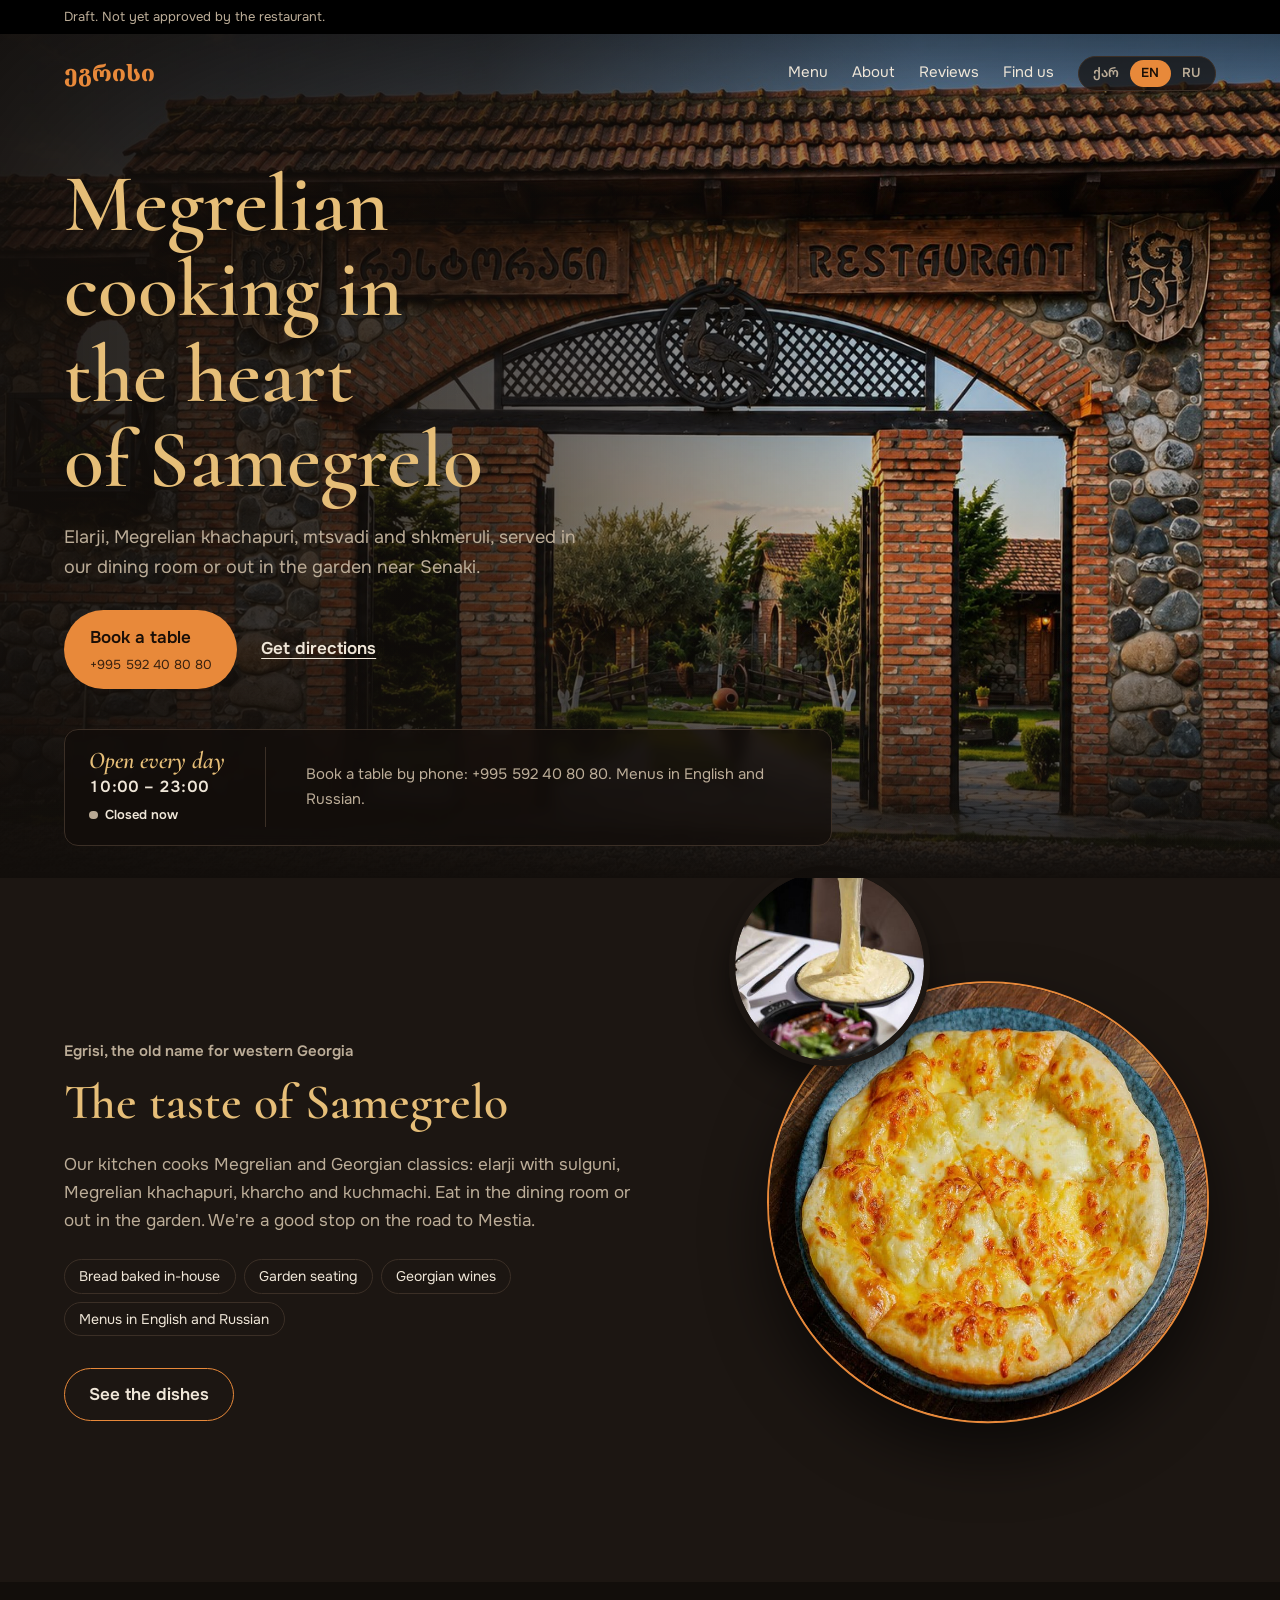
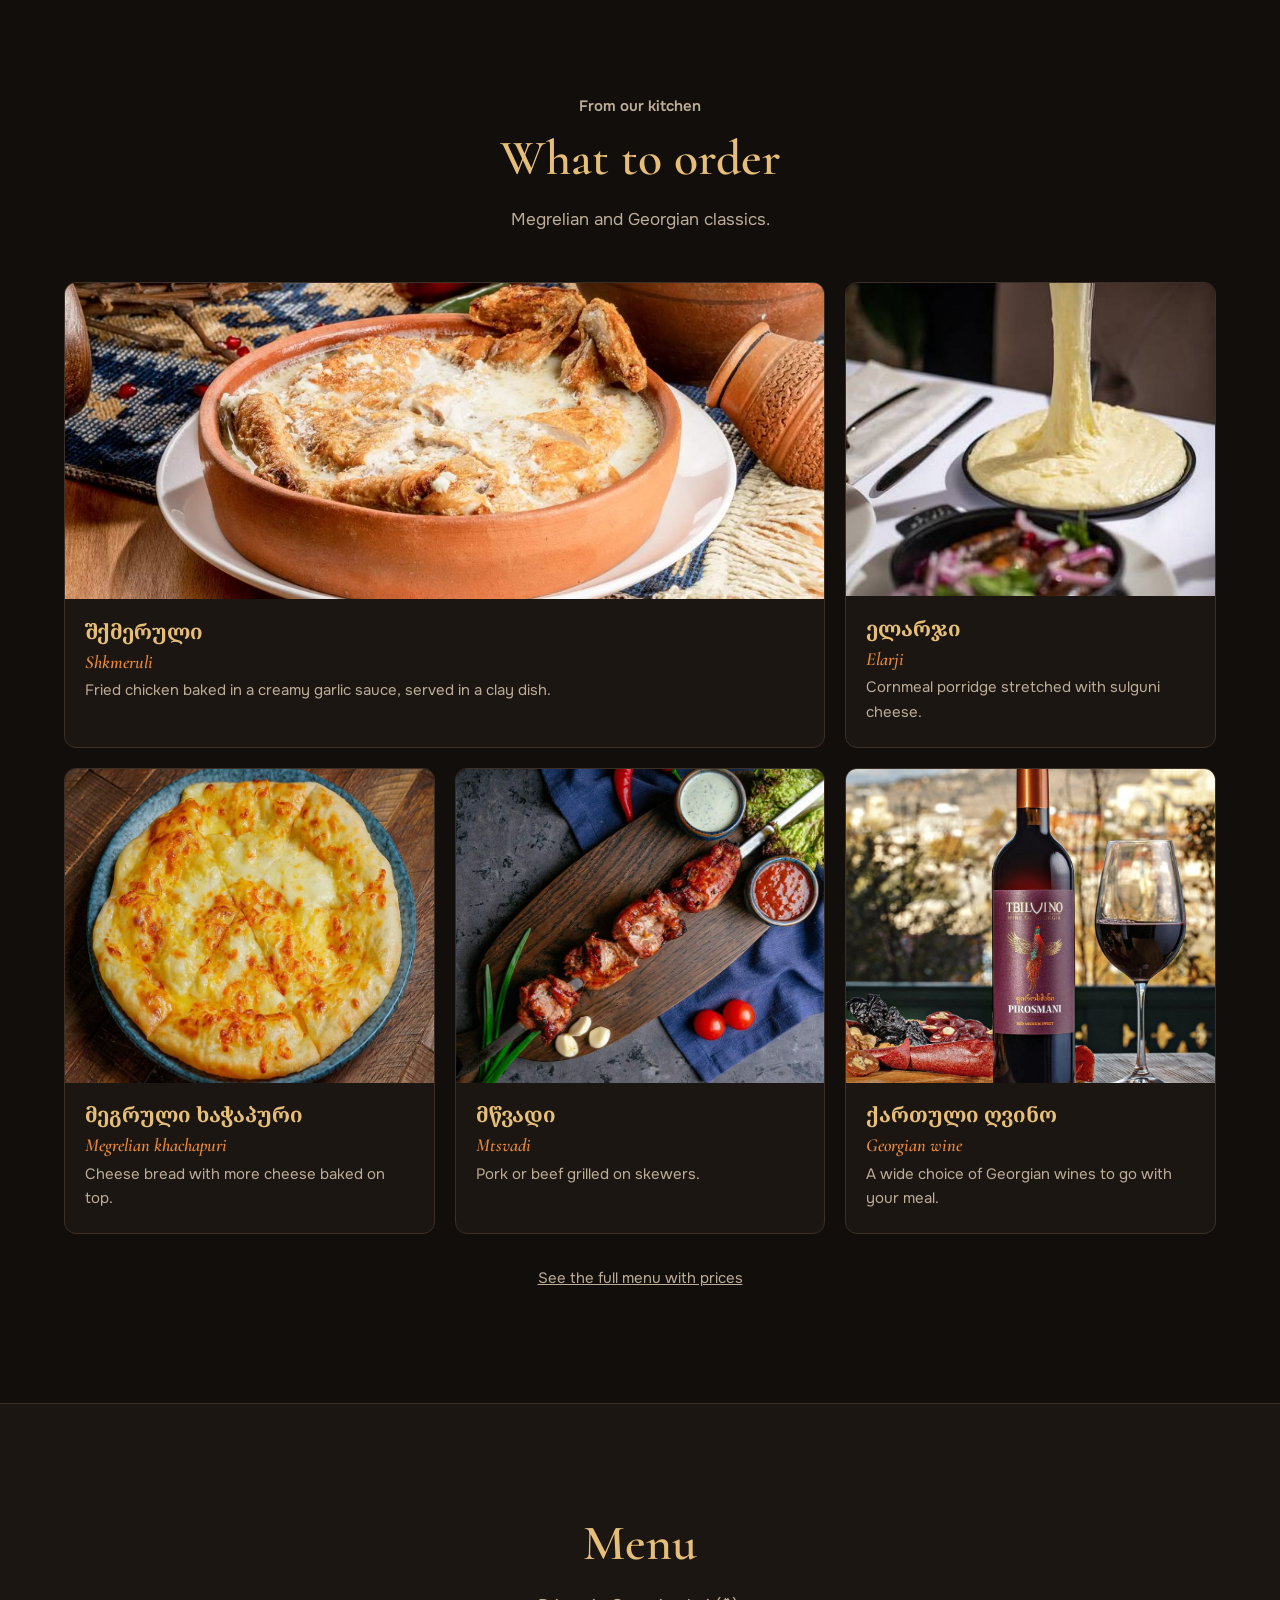
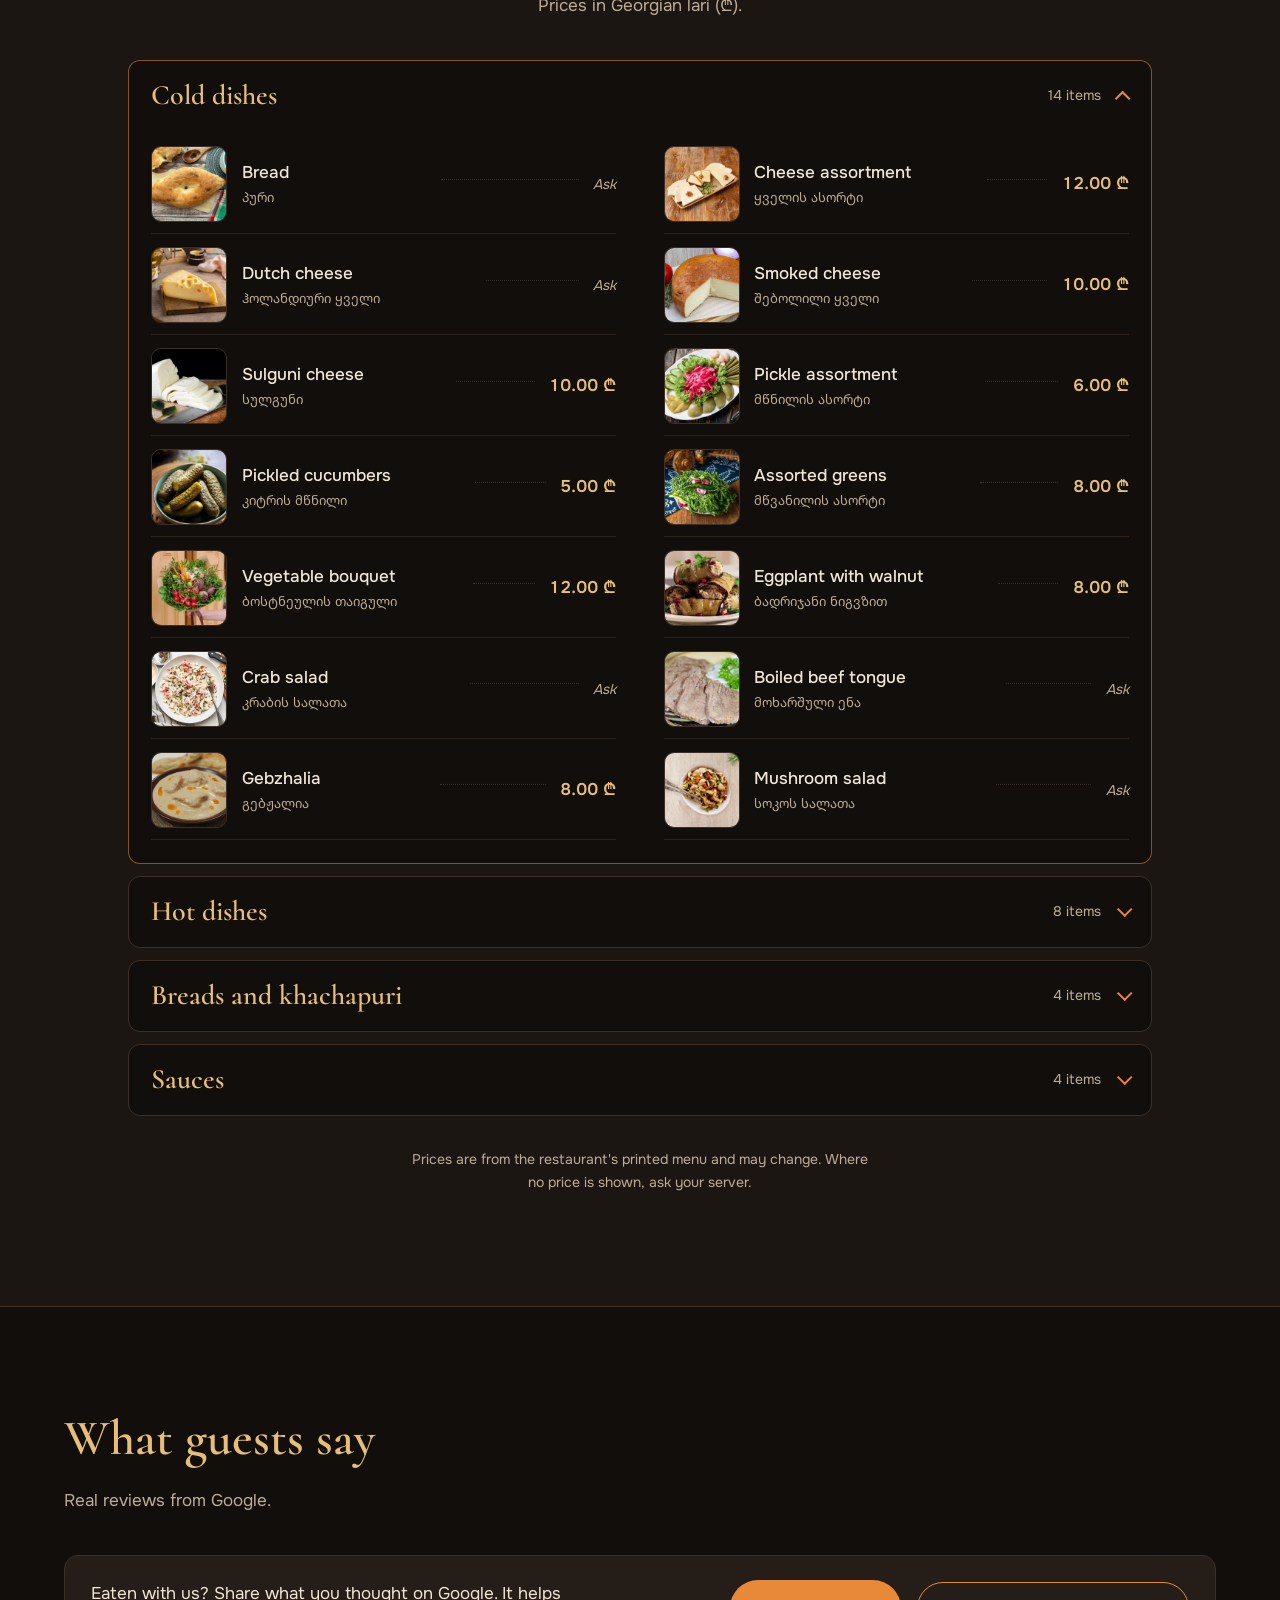
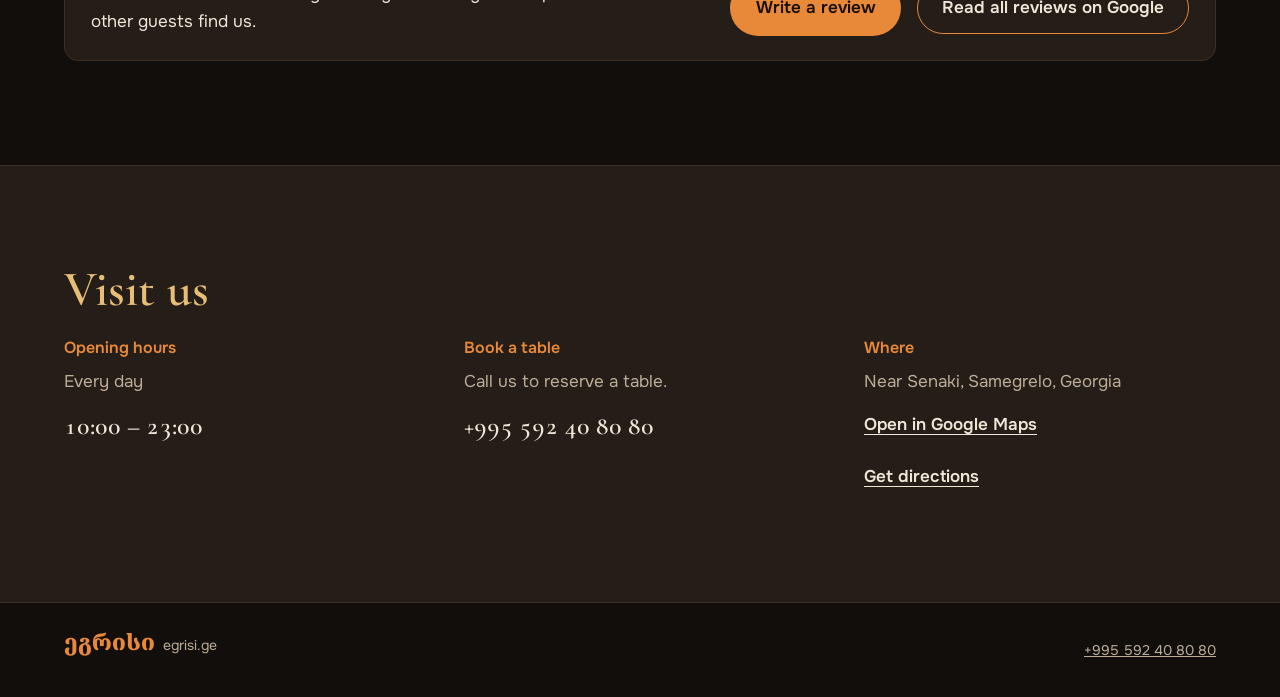
==== en/index.html @ 02d424d2 "Add Egrisi restaurant website (Georgian, English, Russian) Static site for Egrisi, a Megrelian resta" ====
<!doctype html>
<html lang="en">
<head>
<meta charset="utf-8">
<meta name="viewport" content="width=device-width, initial-scale=1, viewport-fit=cover">
<meta name="claude:viewport-fit-sides" content="cover">
<title>Egrisi — Megrelian restaurant and garden near Senaki</title>
<meta name="description" content="Egrisi is a Megrelian restaurant with a garden near Senaki, Georgia. Open every day, 10:00–23:00. Book a table: +995 592 40 80 80.">
<link rel="canonical" href="https://egrisi.ge/en/">
<link rel="alternate" hreflang="ka" href="https://egrisi.ge/">
<link rel="alternate" hreflang="en" href="https://egrisi.ge/en/">
<link rel="alternate" hreflang="ru" href="https://egrisi.ge/ru/">
<link rel="alternate" hreflang="x-default" href="https://egrisi.ge/">
<meta property="og:title" content="Egrisi — Megrelian restaurant and garden near Senaki">
<meta property="og:description" content="Egrisi is a Megrelian restaurant with a garden near Senaki, Georgia. Open every day, 10:00–23:00. Book a table: +995 592 40 80 80.">
<meta property="og:url" content="https://egrisi.ge/en/">
<meta property="og:image" content="https://egrisi.ge/images/hero.jpg">
<meta property="og:type" content="restaurant">
<meta property="og:locale" content="en_US">
<meta name="theme-color" content="#120E0B">
<link rel="icon" href="../favicon.svg" type="image/svg+xml">
<link rel="preconnect" href="https://fonts.googleapis.com">
<link rel="preconnect" href="https://fonts.gstatic.com" crossorigin>
<link href="https://fonts.googleapis.com/css2?family=Cormorant:ital,wght@0,600;0,700;1,600&family=Noto+Sans+Georgian:wght@400;600&family=Noto+Serif+Georgian:wght@700;800&family=Onest:wght@400;500;600&display=swap" rel="stylesheet">
<link rel="stylesheet" href="../styles.css">
<script type="application/ld+json">{"@context": "https://schema.org", "@type": "Restaurant", "name": "Egrisi", "alternateName": ["ეგრისი", "Эгриси"], "url": "https://egrisi.ge/en/", "image": "https://egrisi.ge/images/hero.jpg", "telephone": "+995592408080", "servesCuisine": ["Georgian", "Megrelian"], "priceRange": "₾₾", "acceptsReservations": true, "hasMenu": "https://egrisi.ge/en/#menu", "openingHours": "Mo-Su 10:00-23:00", "address": {"@type": "PostalAddress", "addressLocality": "Senaki", "addressRegion": "Samegrelo-Zemo Svaneti", "addressCountry": "GE"}, "geo": {"@type": "GeoCoordinates", "latitude": 42.2479818, "longitude": 42.1461618}, "hasMap": "https://maps.app.goo.gl/CL7NMW9k3uaAAJgy9"}</script>
</head>
<body>
<a class="skip" href="#main">Skip to content</a>
<!-- DRAFT: remove this line once the restaurant approves the site -->
<div class="draft pad">Draft. Not yet approved by the restaurant.</div>

<div class="site">
  <header class="top pad">
    <a class="mark" href="../en/index.html" lang="ka">ეგრისი</a>
    <nav class="main-nav" aria-label="Main">
      <a href="#menu">Menu</a>
      <a href="#about">About</a>
      <a href="#reviews">Reviews</a>
      <a href="#visit">Find us</a>
    </nav>
    <nav class="langs" aria-label="Language"><a href="../index.html" hreflang="ka" lang="ka" title="ქართული">ქარ</a><a href="../en/index.html" hreflang="en" lang="en" title="English" aria-current="page">EN</a><a href="../ru/index.html" hreflang="ru" lang="ru" title="Русский">RU</a></nav>
  </header>

  <main id="main">
    <section class="hero" aria-labelledby="hero-h">
      <div class="photo"><img src="../images/hero.jpg" alt="The entrance gate of Egrisi restaurant" fetchpriority="high" decoding="async" onerror="this.remove()"><span class="ph-name" lang="ka" aria-hidden="true">ეგრისი</span></div>
      <div class="hero-inner pad">
        <div class="hero-copy">
          <h1 id="hero-h">Megrelian cooking in the heart of Samegrelo</h1>
          <p>Elarji, Megrelian khachapuri, mtsvadi and shkmeruli, served in our dining room or out in the garden near Senaki.</p>
          <div class="hero-actions">
            <a class="btn" href="tel:+995592408080">Book a table<small>+995 592 40 80 80</small></a>
            <a class="plain" href="https://www.google.com/maps/dir/?api=1&destination=42.2479818,42.1461618" rel="noopener">Get directions</a>
          </div>
        </div>
        <div class="strip">
          <span class="when">Open every day<b>10:00 – 23:00</b></span>
          <span class="sep" aria-hidden="true"></span>
          <p>Book a table by phone: <span class="nw">+995 592 40 80 80</span>. Menus in English and Russian.</p>
        </div>
      </div>
    </section>

    <section class="story pad" id="about" aria-labelledby="about-h">
      <div class="cols">
        <div>
          <p class="kicker">Egrisi, the old name for western Georgia</p>
          <h2 id="about-h">The taste of Samegrelo</h2>
          <p>Our kitchen cooks Megrelian and Georgian classics: elarji with sulguni, Megrelian khachapuri, kharcho and kuchmachi. Eat in the dining room or out in the garden. We&#x27;re a good stop on the road to Mestia.</p>
          <ul class="facts"><li>Bread baked in-house</li><li>Garden seating</li><li>Georgian wines</li><li>Menus in English and Russian</li></ul>
          <a class="btn-line" href="#dishes">See the dishes</a>
        </div>
        <div class="rounds">
          <div class="big"><div class="photo"><img src="../images/megruli-khachapuri.jpg" alt="Megrelian khachapuri" loading="lazy" decoding="async" onerror="this.remove()"><span class="ph-name" lang="ka" aria-hidden="true">მეგრული ხაჭაპური</span></div></div>
          <div class="small"><div class="photo"><img src="../images/elarji.jpg" alt="Elarji" loading="lazy" decoding="async" onerror="this.remove()"><span class="ph-name" lang="ka" aria-hidden="true">ელარჯი</span></div></div>
        </div>
      </div>
    </section>

    <section class="dishes pad" id="dishes" aria-labelledby="dishes-h">
      <header>
        <p class="kicker">From our kitchen</p>
        <h2 id="dishes-h">What to order</h2>
        <p>Megrelian and Georgian classics.</p>
      </header>
      <ul class="cards">
      <li class="card wide">
        <div class="photo"><img src="../images/shkmeruli.jpg" alt="Shkmeruli" loading="lazy" decoding="async" onerror="this.remove()"><span class="ph-name" lang="ka" aria-hidden="true">შქმერული</span></div>
        <div class="body">
          <span class="ka" lang="ka">შქმერული</span><span class="en">Shkmeruli</span>
          <p>Fried chicken baked in a creamy garlic sauce, served in a clay dish.</p>
        </div>
      </li>
      <li class="card">
        <div class="photo"><img src="../images/elarji.jpg" alt="Elarji" loading="lazy" decoding="async" onerror="this.remove()"><span class="ph-name" lang="ka" aria-hidden="true">ელარჯი</span></div>
        <div class="body">
          <span class="ka" lang="ka">ელარჯი</span><span class="en">Elarji</span>
          <p>Cornmeal porridge stretched with sulguni cheese.</p>
        </div>
      </li>
      <li class="card">
        <div class="photo"><img src="../images/megruli-khachapuri.jpg" alt="Megrelian khachapuri" loading="lazy" decoding="async" onerror="this.remove()"><span class="ph-name" lang="ka" aria-hidden="true">მეგრული ხაჭაპური</span></div>
        <div class="body">
          <span class="ka" lang="ka">მეგრული ხაჭაპური</span><span class="en">Megrelian khachapuri</span>
          <p>Cheese bread with more cheese baked on top.</p>
        </div>
      </li>
      <li class="card">
        <div class="photo"><img src="../images/mtsvadi.jpg" alt="Mtsvadi" loading="lazy" decoding="async" onerror="this.remove()"><span class="ph-name" lang="ka" aria-hidden="true">მწვადი</span></div>
        <div class="body">
          <span class="ka" lang="ka">მწვადი</span><span class="en">Mtsvadi</span>
          <p>Pork or beef grilled on skewers.</p>
        </div>
      </li>
      <li class="card">
        <div class="photo"><img src="../images/wine.jpg" alt="Georgian wine" loading="lazy" decoding="async" onerror="this.remove()"><span class="ph-name" lang="ka" aria-hidden="true">ქართული ღვინო</span></div>
        <div class="body">
          <span class="ka" lang="ka">ქართული ღვინო</span><span class="en">Georgian wine</span>
          <p>A wide choice of Georgian wines to go with your meal.</p>
        </div>
      </li>
      </ul>
      <p class="note"><a class="plain" href="#menu">See the full menu with prices</a></p>
    </section>

    <section class="menu pad" id="menu" aria-labelledby="menu-h">
      <header>
        <h2 id="menu-h">Menu</h2>
        <p>Prices in Georgian lari (₾).</p>
      </header>
      <div class="menu-groups">
      <details class="menu-cat" id="menu-cold" open>
        <summary><span class="cat">Cold dishes</span><span class="count">14 items</span><span class="chev" aria-hidden="true"></span></summary>
        <ul class="menu-list">
          <li><img class="thumb" src="../images/menu/puri.jpg" alt="" loading="lazy" decoding="async" width="160" height="160"><span class="item"><span class="nm">Bread</span><span class="sub" lang="ka">პური</span></span><span class="dots" aria-hidden="true"></span><span class="price"><span class="ask">Ask</span></span></li>
          <li><img class="thumb" src="../images/menu/kveli-asorti.jpg" alt="" loading="lazy" decoding="async" width="160" height="160"><span class="item"><span class="nm">Cheese assortment</span><span class="sub" lang="ka">ყველის ასორტი</span></span><span class="dots" aria-hidden="true"></span><span class="price">12.00 ₾</span></li>
          <li><img class="thumb" src="../images/menu/holandiuri.jpg" alt="" loading="lazy" decoding="async" width="160" height="160"><span class="item"><span class="nm">Dutch cheese</span><span class="sub" lang="ka">ჰოლანდიური ყველი</span></span><span class="dots" aria-hidden="true"></span><span class="price"><span class="ask">Ask</span></span></li>
          <li><img class="thumb" src="../images/menu/shebolili.jpg" alt="" loading="lazy" decoding="async" width="160" height="160"><span class="item"><span class="nm">Smoked cheese</span><span class="sub" lang="ka">შებოლილი ყველი</span></span><span class="dots" aria-hidden="true"></span><span class="price">10.00 ₾</span></li>
          <li><img class="thumb" src="../images/menu/sulguni.jpg" alt="" loading="lazy" decoding="async" width="160" height="160"><span class="item"><span class="nm">Sulguni cheese</span><span class="sub" lang="ka">სულგუნი</span></span><span class="dots" aria-hidden="true"></span><span class="price">10.00 ₾</span></li>
          <li><img class="thumb" src="../images/menu/mtsnili-asorti.jpg" alt="" loading="lazy" decoding="async" width="160" height="160"><span class="item"><span class="nm">Pickle assortment</span><span class="sub" lang="ka">მწნილის ასორტი</span></span><span class="dots" aria-hidden="true"></span><span class="price">6.00 ₾</span></li>
          <li><img class="thumb" src="../images/menu/kitris-mtsnili.jpg" alt="" loading="lazy" decoding="async" width="160" height="160"><span class="item"><span class="nm">Pickled cucumbers</span><span class="sub" lang="ka">კიტრის მწნილი</span></span><span class="dots" aria-hidden="true"></span><span class="price">5.00 ₾</span></li>
          <li><img class="thumb" src="../images/menu/mtsvanili.jpg" alt="" loading="lazy" decoding="async" width="160" height="160"><span class="item"><span class="nm">Assorted greens</span><span class="sub" lang="ka">მწვანილის ასორტი</span></span><span class="dots" aria-hidden="true"></span><span class="price">8.00 ₾</span></li>
          <li><img class="thumb" src="../images/menu/taiguli.jpg" alt="" loading="lazy" decoding="async" width="160" height="160"><span class="item"><span class="nm">Vegetable bouquet</span><span class="sub" lang="ka">ბოსტნეულის თაიგული</span></span><span class="dots" aria-hidden="true"></span><span class="price">12.00 ₾</span></li>
          <li><img class="thumb" src="../images/menu/badrijani.jpg" alt="" loading="lazy" decoding="async" width="160" height="160"><span class="item"><span class="nm">Eggplant with walnut</span><span class="sub" lang="ka">ბადრიჯანი ნიგვზით</span></span><span class="dots" aria-hidden="true"></span><span class="price">8.00 ₾</span></li>
          <li><img class="thumb" src="../images/menu/krabi.jpg" alt="" loading="lazy" decoding="async" width="160" height="160"><span class="item"><span class="nm">Crab salad</span><span class="sub" lang="ka">კრაბის სალათა</span></span><span class="dots" aria-hidden="true"></span><span class="price"><span class="ask">Ask</span></span></li>
          <li><img class="thumb" src="../images/menu/ena.jpg" alt="" loading="lazy" decoding="async" width="160" height="160"><span class="item"><span class="nm">Boiled beef tongue</span><span class="sub" lang="ka">მოხარშული ენა</span></span><span class="dots" aria-hidden="true"></span><span class="price"><span class="ask">Ask</span></span></li>
          <li><img class="thumb" src="../images/menu/gebzhalia.jpg" alt="" loading="lazy" decoding="async" width="160" height="160"><span class="item"><span class="nm">Gebzhalia</span><span class="sub" lang="ka">გებჟალია</span></span><span class="dots" aria-hidden="true"></span><span class="price">8.00 ₾</span></li>
          <li><img class="thumb" src="../images/menu/soko-salata.jpg" alt="" loading="lazy" decoding="async" width="160" height="160"><span class="item"><span class="nm">Mushroom salad</span><span class="sub" lang="ka">სოკოს სალათა</span></span><span class="dots" aria-hidden="true"></span><span class="price"><span class="ask">Ask</span></span></li>
        </ul>
      </details>
      <details class="menu-cat" id="menu-hot">
        <summary><span class="cat">Hot dishes</span><span class="count">8 items</span><span class="chev" aria-hidden="true"></span></summary>
        <ul class="menu-list">
          <li><img class="thumb" src="../images/menu/kharcho.jpg" alt="" loading="lazy" decoding="async" width="160" height="160"><span class="item"><span class="nm">Kharcho</span><span class="sub" lang="ka">ხარჩო</span></span><span class="dots" aria-hidden="true"></span><span class="price"><span class="ask">Ask</span></span></li>
          <li><img class="thumb" src="../images/menu/borshi.jpg" alt="" loading="lazy" decoding="async" width="160" height="160"><span class="item"><span class="nm">Borscht</span><span class="sub" lang="ka">ბორში</span></span><span class="dots" aria-hidden="true"></span><span class="price"><span class="ask">Ask</span></span></li>
          <li><img class="thumb" src="../images/menu/khashlama.jpg" alt="" loading="lazy" decoding="async" width="160" height="160"><span class="item"><span class="nm">Khashlama</span><span class="sub" lang="ka">ხაშლამა</span></span><span class="dots" aria-hidden="true"></span><span class="price">12.00 ₾</span></li>
          <li><img class="thumb" src="../images/menu/ostri.jpg" alt="" loading="lazy" decoding="async" width="160" height="160"><span class="item"><span class="nm">Ostri, spicy meat stew</span><span class="sub" lang="ka">ოსტრი</span></span><span class="dots" aria-hidden="true"></span><span class="price">10.00 ₾</span></li>
          <li><img class="thumb" src="../images/menu/kharcho-kotani.jpg" alt="" loading="lazy" decoding="async" width="160" height="160"><span class="item"><span class="nm">Kharcho with walnut in a pot</span><span class="sub" lang="ka">ხარჩო ნიგვზით ქოთანში</span></span><span class="dots" aria-hidden="true"></span><span class="price">15.00 ₾</span></li>
          <li><img class="thumb" src="../images/menu/kuchmachi.jpg" alt="" loading="lazy" decoding="async" width="160" height="160"><span class="item"><span class="nm">Kuchmachi</span><span class="sub" lang="ka">კუჭმაჭი</span></span><span class="dots" aria-hidden="true"></span><span class="price">8.00 ₾</span></li>
          <li><img class="thumb" src="../images/menu/ghomi.jpg" alt="" loading="lazy" decoding="async" width="160" height="160"><span class="item"><span class="nm">Ghomi with cheese on a clay pan</span><span class="sub" lang="ka">ღომი ყველით კეცზე</span></span><span class="dots" aria-hidden="true"></span><span class="price">8.00 ₾</span></li>
          <li><img class="thumb" src="../images/menu/lobio.jpg" alt="" loading="lazy" decoding="async" width="160" height="160"><span class="item"><span class="nm">Beans in a pot</span><span class="sub" lang="ka">ლობიო ქოთანში</span></span><span class="dots" aria-hidden="true"></span><span class="price">6.00 ₾</span></li>
        </ul>
      </details>
      <details class="menu-cat" id="menu-bread">
        <summary><span class="cat">Breads and khachapuri</span><span class="count">4 items</span><span class="chev" aria-hidden="true"></span></summary>
        <ul class="menu-list">
          <li><img class="thumb" src="../images/menu/megruli.jpg" alt="" loading="lazy" decoding="async" width="160" height="160"><span class="item"><span class="nm">Megrelian khachapuri</span><span class="sub" lang="ka">მეგრული ხაჭაპური</span></span><span class="dots" aria-hidden="true"></span><span class="price">15.00 ₾</span></li>
          <li><img class="thumb" src="../images/menu/shampuri.jpg" alt="" loading="lazy" decoding="async" width="160" height="160"><span class="item"><span class="nm">Khachapuri on a skewer</span><span class="sub" lang="ka">ხაჭაპური შამფურზე</span></span><span class="dots" aria-hidden="true"></span><span class="price">20.00 ₾</span></li>
          <li><img class="thumb" src="../images/menu/lobiani.jpg" alt="" loading="lazy" decoding="async" width="160" height="160"><span class="item"><span class="nm">Lobiani, bean bread</span><span class="sub" lang="ka">ლობიანი</span></span><span class="dots" aria-hidden="true"></span><span class="price">8.00 ₾</span></li>
          <li><img class="thumb" src="../images/menu/blini.jpg" alt="" loading="lazy" decoding="async" width="160" height="160"><span class="item"><span class="nm">Meat pancake</span><span class="sub" lang="ka">ხორციანი ბლინი</span></span><span class="dots" aria-hidden="true"></span><span class="price">2.00 ₾</span></li>
        </ul>
      </details>
      <details class="menu-cat" id="menu-sauces">
        <summary><span class="cat">Sauces</span><span class="count">4 items</span><span class="chev" aria-hidden="true"></span></summary>
        <ul class="menu-list">
          <li><img class="thumb" src="../images/menu/tkemali.jpg" alt="" loading="lazy" decoding="async" width="160" height="160"><span class="item"><span class="nm">Tkemali sour plum sauce</span><span class="sub" lang="ka">ტყემალი</span></span><span class="dots" aria-hidden="true"></span><span class="price">2.00 ₾</span></li>
          <li><img class="thumb" src="../images/menu/tomati.jpg" alt="" loading="lazy" decoding="async" width="160" height="160"><span class="item"><span class="nm">Tomato sauce</span><span class="sub" lang="ka">ტომატის საწებელი</span></span><span class="dots" aria-hidden="true"></span><span class="price">2.00 ₾</span></li>
          <li><img class="thumb" src="../images/menu/maionezi.jpg" alt="" loading="lazy" decoding="async" width="160" height="160"><span class="item"><span class="nm">Mayonnaise</span><span class="sub" lang="ka">მაიონეზი</span></span><span class="dots" aria-hidden="true"></span><span class="price">2.00 ₾</span></li>
          <li><img class="thumb" src="../images/menu/ajika.jpg" alt="" loading="lazy" decoding="async" width="160" height="160"><span class="item"><span class="nm">Adjika</span><span class="sub" lang="ka">აჯიკა</span></span><span class="dots" aria-hidden="true"></span><span class="price">2.00 ₾</span></li>
        </ul>
      </details>
      </div>
      <p class="note">Prices are from the restaurant&#x27;s printed menu and may change. Where no price is shown, ask your server.</p>
    </section>

    <section class="reviews pad" id="reviews" aria-labelledby="reviews-h" data-lang="en">
      <header class="rev-head">
        <div>
          <h2 id="reviews-h">What guests say</h2>
          <p>Real reviews from Google.</p>
        </div>
        <div class="rev-score" hidden>
          <span class="rev-num"></span>
          <span class="rev-stars" aria-hidden="true"></span>
          <span class="rev-count"></span>
        </div>
      </header>
      <!--REV-NOTE-->
      <div class="slider" data-slider><div class="sl-bar" hidden><button type="button" class="sl-btn sl-prev" aria-label="Previous">‹</button><button type="button" class="sl-btn sl-next" aria-label="Next">›</button></div><ul class="rev-list slider-track" aria-label="Reviews" tabindex="0" hidden></ul><div class="sl-dots" hidden></div></div>
      <div class="rev-cta">
        <p>Eaten with us? Share what you thought on Google. It helps other guests find us.</p>
        <div class="rev-actions">
          <a class="btn" href="https://search.google.com/local/writereview?placeid=ChIJs3jkF-1RXEARqdIBDr7bnao" target="_blank" rel="noopener">Write a review</a>
          <a class="btn-line" href="https://search.google.com/local/reviews?placeid=ChIJs3jkF-1RXEARqdIBDr7bnao" target="_blank" rel="noopener">Read all reviews on Google</a>
        </div>
      </div>
      <p class="rev-source" hidden><span class="g" aria-hidden="true">G</span> Reviews from Google</p>
    </section>

    <section class="visit pad" id="visit" aria-labelledby="visit-h">
      <h2 id="visit-h">Visit us</h2>
      <div class="cols">
        <div><h3>Opening hours</h3><p>Every day</p><p class="num">10:00 – 23:00</p></div>
        <div><h3>Book a table</h3><p>Call us to reserve a table.</p><a class="num" href="tel:+995592408080">+995 592 40 80 80</a></div>
        <div><h3>Where</h3><p>Near Senaki, Samegrelo, Georgia</p>
          <p><a class="plain" href="https://maps.app.goo.gl/CL7NMW9k3uaAAJgy9" rel="noopener">Open in Google Maps</a></p>
          <p><a class="plain" href="https://www.google.com/maps/dir/?api=1&destination=42.2479818,42.1461618" rel="noopener">Get directions</a></p></div>
      </div>
    </section>
  </main>

  <footer class="pad">
    <div class="row"><span><span class="mark" lang="ka">ეგრისი</span>&nbsp; egrisi.ge</span><a href="tel:+995592408080">+995 592 40 80 80</a></div>
  </footer>
</div>
<script>
(function () {
  var KEY = "", PLACE = "ChIJs3jkF-1RXEARqdIBDr7bnao";
  var T = {"ka": {"translated": "თარგმნილია Google-ის მიერ", "more": "წაიკითხეთ Google-ზე", "photo_by": "ფოტო:"}, "en": {"translated": "Translated by Google", "more": "Read on Google", "photo_by": "Photo:"}, "ru": {"translated": "Переведено Google", "more": "Читать в Google", "photo_by": "Фото:"}};
  function plural(lang, n) {
    if (lang === "ka") return n + " შეფასება";
    if (lang === "en") return n.toLocaleString("en") + (n === 1 ? " review" : " reviews");
    var m10 = n % 10, m100 = n % 100;
    var w = (m10 === 1 && m100 !== 11) ? "отзыв" : (m10 >= 2 && m10 <= 4 && (m100 < 12 || m100 > 14)) ? "отзыва" : "отзывов";
    return n + " " + w;
  }
  function stars(n) { var s = ""; for (var i = 1; i <= 5; i++) s += i <= Math.floor(n + 0.25) ? "★" : "☆"; return s; }
  function el(tag, cls, text) { var x = document.createElement(tag); if (cls) x.className = cls; if (text != null) x.textContent = text; return x; }
  function link(cls, text, href) { var a = el("a", cls, text); a.href = href; a.target = "_blank"; a.rel = "noopener"; return a; }

  // Sliders: swipe/scroll natively; buttons page through on wider screens.
  function initSliders(root) {
    root.querySelectorAll("[data-slider]").forEach(function (s) {
      var track = s.querySelector(".slider-track"), bar = s.querySelector(".sl-bar");
      var prev = s.querySelector(".sl-prev"), next = s.querySelector(".sl-next");
      var dots = s.querySelector(".sl-dots");
      function geo() {
        var items = track.children, step = items.length > 1 ? items[1].offsetLeft - items[0].offsetLeft : track.clientWidth;
        var per = Math.max(1, Math.round((track.clientWidth + 8) / step));
        return { items: items, step: step, per: per, n: Math.max(1, Math.ceil(items.length / per)) };
      }
      function buildDots() {
        var g = geo(); if (dots.children.length === g.n) return;
        dots.innerHTML = "";
        for (var i = 0; i < g.n; i++) (function (i) {
          var d = document.createElement("button"); d.type = "button"; d.className = "sl-dot";
          d.setAttribute("aria-label", (i + 1) + " / " + g.n);
          d.addEventListener("click", function () { var h = geo(); track.scrollTo({ left: i * h.per * h.step, behavior: "smooth" }); });
          dots.appendChild(d);
        })(i);
      }
      function update() {
        var over = !track.hidden && track.scrollWidth > track.clientWidth + 4;
        bar.hidden = !over; dots.hidden = !over;
        if (over) {
          buildDots();
          var g = geo(), n = dots.children.length, max = track.scrollWidth - track.clientWidth;
          var idx = track.scrollLeft >= max - 4 ? n - 1 : Math.min(n - 1, Math.round(track.scrollLeft / (g.step * g.per)));
          for (var k = 0; k < n; k++) dots.children[k].setAttribute("aria-current", k === idx ? "true" : "false");
        }
        prev.disabled = track.scrollLeft <= 4;
        next.disabled = track.scrollLeft + track.clientWidth >= track.scrollWidth - 4;
      }
      if (!s.getAttribute("data-ready")) {
        s.setAttribute("data-ready", "1");
        function page(dir) { track.scrollBy({ left: dir * track.clientWidth * 0.9, behavior: "smooth" }); }
        prev.addEventListener("click", function () { page(-1); });
        next.addEventListener("click", function () { page(1); });
        track.addEventListener("scroll", function () { window.requestAnimationFrame(update); }, { passive: true });
        track.addEventListener("keydown", function (ev) { if (ev.key === "ArrowRight") page(1); if (ev.key === "ArrowLeft") page(-1); });
        window.addEventListener("resize", update);
      }
      update();
    });
  }

  window.egrisiReviews = function () {
    var sec = document.getElementById("reviews");
    if (!sec) return;
    initSliders(sec);
    if (!KEY || !window.fetch || sec.getAttribute("data-loaded")) return;
    sec.setAttribute("data-loaded", "1");
    var lang = sec.getAttribute("data-lang"), t = T[lang];
    fetch("https://places.googleapis.com/v1/places/" + PLACE + "?languageCode=" + lang, {
      headers: { "X-Goog-Api-Key": KEY, "X-Goog-FieldMask": "rating,userRatingCount,reviews,googleMapsUri" }
    }).then(function (r) { if (!r.ok) throw new Error(r.status); return r.json(); }).then(function (d) {
      if (d.rating) {
        var sc = sec.querySelector(".rev-score");
        sc.querySelector(".rev-num").textContent = d.rating.toFixed(1);
        sc.querySelector(".rev-stars").textContent = stars(d.rating);
        sc.querySelector(".rev-count").textContent = plural(lang, d.userRatingCount || 0);
        sc.setAttribute("aria-label", d.rating.toFixed(1) + " / 5, " + plural(lang, d.userRatingCount || 0));
        sc.hidden = false;
      }
      var list = sec.querySelector(".rev-list");
      (d.reviews || []).forEach(function (rv) {
        var text = rv.text && rv.text.text; if (!text) return;
        var a = rv.authorAttribution || {};
        var li = el("li", "rev"), who = el("div", "rev-who");
        if (a.photoUri) { var img = el("img"); img.src = a.photoUri; img.alt = ""; img.width = 40; img.height = 40; img.loading = "lazy"; img.referrerPolicy = "no-referrer"; who.appendChild(img); }
        var name = a.uri ? link("rev-name", a.displayName, a.uri) : el("span", "rev-name", a.displayName);
        var meta = el("div"); meta.appendChild(name); meta.appendChild(el("span", "rev-when", rv.relativePublishTimeDescription || ""));
        who.appendChild(meta); li.appendChild(who);
        var st = el("div", "rev-stars", stars(rv.rating || 0)); st.setAttribute("aria-label", (rv.rating || 0) + " / 5"); li.appendChild(st);
        li.appendChild(el("p", "rev-text", text));
        var foot = el("div", "rev-foot");
        if (rv.originalText && rv.text && rv.originalText.languageCode !== rv.text.languageCode) foot.appendChild(el("span", "rev-tr", t.translated));
        if (rv.googleMapsUri) foot.appendChild(link("rev-more", t.more, rv.googleMapsUri));
        li.appendChild(foot); list.appendChild(li);
      });
      if (list.children.length) { list.hidden = false; sec.querySelector(".rev-source").hidden = false; }
      initSliders(sec);
    }).catch(function () { /* keep the write/read buttons; nothing else to show */ });
  };
  if (document.readyState === "loading") document.addEventListener("DOMContentLoaded", window.egrisiReviews);
  else window.egrisiReviews();
})();
</script>
<script>
(function () {
  var STATUS = {"ka": {"open": "ახლა ღიაა", "closed": "ახლა დაკეტილია"}, "en": {"open": "Open now", "closed": "Closed now"}, "ru": {"open": "Сейчас открыто", "closed": "Сейчас закрыто"}};
  function liveStatus() {
    var when = document.querySelector(".strip .when"); if (!when) return;
    var old = when.querySelector(".live"); if (old) old.remove();
    var lang = document.documentElement.lang || "ka", t = STATUS[lang] || STATUS.en;
    var h = Number(new Intl.DateTimeFormat("en-GB", { hour: "numeric", hourCycle: "h23", timeZone: "Asia/Tbilisi" }).format(new Date()));
    var open = h >= 10 && h < 23;
    var s = document.createElement("span"); s.className = "live" + (open ? "" : " closed");
    s.appendChild(document.createElement("i")); s.appendChild(document.createTextNode(open ? t.open : t.closed));
    when.appendChild(s);
  }
  var parallaxBound = false, ticking = false;
  function parallax() {
    ticking = false;
    var wide = window.innerWidth > 640, y = window.scrollY;
    var hero = document.querySelector(".hero .photo img");
    if (hero) hero.style.setProperty("--py", wide && y < window.innerHeight * 1.2 ? (y * 0.22).toFixed(1) + "px" : "0px");
    var r = document.querySelector(".rounds");
    if (r) {
      var box = r.getBoundingClientRect(), mid = box.top + box.height / 2 - window.innerHeight / 2;
      var big = r.querySelector(".big"), small = r.querySelector(".small");
      if (big) big.style.setProperty("--py", (mid * -0.06).toFixed(1) + "px");
      if (small) small.style.setProperty("--py", (mid * -0.16).toFixed(1) + "px");
    }
  }
  window.egrisiMotion = function () {
    liveStatus();
    document.querySelectorAll(".menu-list").forEach(function (ul) {
      Array.prototype.forEach.call(ul.children, function (li, i) { li.style.setProperty("--i", Math.min(i, 14)); });
    });
    if (window.matchMedia("(prefers-reduced-motion: reduce)").matches || !("IntersectionObserver" in window)) return;
    var groups = [
      [".story .cols > div:first-child", "left"], [".rounds", "photo"],
      [".dishes header", "up"], [".cards > li", "up", 1],
      [".menu header", "up"], [".menu-cat", "up", 1],
      [".reviews .rev-head", "up"], [".rev-demo-note", "up"], [".rev-list > li", "up", 1], [".rev-cta", "up"],
      [".visit h2", "up"], [".visit .cols > div", "up", 1]
    ];
    var io = new IntersectionObserver(function (entries) {
      entries.forEach(function (en) {
        if (!en.isIntersecting) return;
        var el = en.target; io.unobserve(el); el.classList.remove("is-pre");
        setTimeout(function () { el.removeAttribute("data-reveal"); el.style.removeProperty("--i"); }, 1600);
      });
    }, { rootMargin: "0px 0px -8% 0px", threshold: 0.12 });
    var vh = window.innerHeight;
    groups.forEach(function (g) {
      document.querySelectorAll(g[0]).forEach(function (el, i) {
        if (el.hasAttribute("data-revealed")) return;
        el.setAttribute("data-revealed", "1");
        if (el.getBoundingClientRect().top < vh * 0.9) return;   /* already on screen: leave it alone */
        el.setAttribute("data-reveal", g[1]);
        if (g[2]) el.style.setProperty("--i", i % 4);
        el.classList.add("is-pre"); io.observe(el);
      });
    });
    if (!parallaxBound) {
      parallaxBound = true;
      window.addEventListener("scroll", function () { if (!ticking) { ticking = true; requestAnimationFrame(parallax); } }, { passive: true });
      window.addEventListener("resize", parallax);
    }
    parallax();
  };
  if (document.readyState === "loading") document.addEventListener("DOMContentLoaded", window.egrisiMotion);
  else window.egrisiMotion();
})();
</script>
</body>
</html>
---- styles.css ----
/* Egrisi — egrisi.ge. Dark candle-lit dining room: full-bleed food hero, round dish
   photo beside the story, photo cards for the dishes. Single dark theme by choice. */
:root {
  --bg: #120E0B;          /* walnut black */
  --surface: #1C1612;
  --surface-2: #251D17;
  --gold: #E6BE78;        /* headline gold */
  --amber: #E8893A;       /* buttons, accents */
  --amber-ink: #1A0F07;
  --text: #EFE6D8;
  --muted: #BCAD98;
  --line: #3B2F26;
  --display: "Cormorant", "Noto Serif Georgian", Georgia, serif;
  --display-ka: "Noto Serif Georgian", Georgia, serif;
  --body: "Onest", "Noto Sans Georgian", system-ui, sans-serif;
  --gutter-l: max(16px, env(safe-area-inset-left, 0px), 5vw);
  --gutter-r: max(16px, env(safe-area-inset-right, 0px), 5vw);
  color-scheme: dark;
}

*, *::before, *::after { box-sizing: border-box; }
html { -webkit-text-size-adjust: 100%; scroll-behavior: smooth; }
body { margin: 0; background: var(--bg); color: var(--text); font: 400 1.0625rem/1.65 var(--body); }
html[lang="ka"] body { line-height: 1.75; }
a { color: inherit; }
img { max-width: 100%; display: block; }
:focus-visible { outline: 2px solid var(--amber); outline-offset: 3px; }
p { margin: 0 0 1rem; max-width: 60ch; }
.pad { padding-left: var(--gutter-l); padding-right: var(--gutter-r); }

h1, h2 { font-family: var(--display); color: var(--gold); font-weight: 600; text-wrap: balance; margin: 0; }
html[lang="ka"] h1, html[lang="ka"] h2 { font-family: var(--display-ka); font-weight: 700; }
h2 { font-size: clamp(2rem, 4.2vw, 3.1rem); line-height: 1.12; margin-bottom: 1.25rem; }
html[lang="ka"] h2 { font-size: clamp(1.7rem, 3.4vw, 2.5rem); line-height: 1.35; }
.kicker { color: var(--amber); font-size: .9375rem; font-weight: 600; margin: 0 0 .75rem; }

.skip { position: absolute; left: -999px; top: 0; z-index: 20; background: var(--amber); color: var(--amber-ink); padding: .6rem 1rem; }
.skip:focus { left: 0; }
.draft { background: #000; color: var(--muted); font-size: .8125rem; padding-block: .4rem; }

/* Buttons */
.btn {
  display: inline-flex; flex-direction: column; align-items: flex-start; gap: .1rem;
  background: var(--amber); color: var(--amber-ink); text-decoration: none; font-weight: 600;
  padding: .85rem 1.6rem; border-radius: 999px; transition: background .2s;
}
.btn:hover { background: #F39D52; }
.btn small { font-weight: 400; font-size: .8125rem; opacity: .85; }
.btn-line {
  display: inline-block; border: 1.5px solid var(--amber); color: var(--text); text-decoration: none;
  font-weight: 600; padding: .7rem 1.5rem; border-radius: 999px;
}
.btn-line:hover { background: var(--amber); color: var(--amber-ink); }

/* Photo slot: shows the photo when present, a drawn plate when not */
.photo { position: relative; overflow: hidden; background:
  radial-gradient(circle at 50% 52%, #2E241C 0 33%, #4A3A2D 33.5% 36%, #2A2019 36.5% 100%); }
.photo img { position: absolute; inset: 0; width: 100%; height: 100%; object-fit: cover; }
.photo .ph-name {
  position: absolute; inset: 0; display: grid; place-items: center; text-align: center;
  font: 700 clamp(1.1rem, 2.2vw, 1.6rem)/1.3 var(--display-ka); color: var(--gold); padding: 1rem;
}
.photo img + .ph-name { display: none; }

/* Header sits on the hero */
.site { position: relative; isolation: isolate; }
.top {
  position: absolute; inset: 0 0 auto; z-index: 3;
  display: flex; flex-wrap: wrap; align-items: center; justify-content: space-between; gap: .75rem 1.5rem;
  padding-block: 1.25rem;
}
.mark { font: 800 1.4rem/1 var(--display-ka); color: var(--amber); text-decoration: none; }
.main-nav { display: flex; flex-wrap: wrap; align-items: center; gap: .3rem 1.5rem; font-size: .9375rem; margin-left: auto; }
.main-nav a { text-decoration: none; padding-block: .3rem; border-bottom: 2px solid transparent; }
.main-nav a:hover { border-bottom-color: var(--amber); }
.langs {
  display: inline-flex; border: 1px solid var(--line); border-radius: 999px; padding: 3px;
  background: rgba(18, 14, 11, .7); font-size: .8125rem; font-weight: 600;
}
.langs a { text-decoration: none; padding: .3rem .7rem; border-radius: 999px; color: var(--muted); line-height: 1.4; }
.langs a:hover { color: var(--text); }
.langs a[aria-current="page"] { background: var(--amber); color: var(--amber-ink); }

/* Hero */
.hero { position: relative; min-height: clamp(560px, 82vh, 820px); display: grid; align-items: end; }
.hero .photo { position: absolute; inset: 0; }
.hero .photo img { object-position: 68% 28%; }
.hero::after {
  content: ""; position: absolute; inset: 0; z-index: 1;
  background:
    linear-gradient(90deg, rgba(18,14,11,.94) 0%, rgba(18,14,11,.72) 38%, rgba(18,14,11,.15) 72%),
    linear-gradient(0deg, var(--bg) 0%, rgba(18,14,11,0) 30%),
    linear-gradient(180deg, rgba(18,14,11,.6) 0%, rgba(18,14,11,0) 20%);
}
.hero-inner { position: relative; z-index: 2; padding-block: 8rem 2rem; display: grid; gap: 2.5rem; }
.hero h1 { font-size: clamp(2.6rem, 6.4vw, 5.2rem); line-height: 1.04; max-width: 13ch; }
html[lang="ka"] .hero h1 { font-size: clamp(2.1rem, 5vw, 4rem); line-height: 1.3; max-width: 16ch; }
html[lang="ru"] .hero h1 { font-size: clamp(2.3rem, 5.6vw, 4.6rem); max-width: 14ch; hyphens: manual; }
.hero-copy p { color: var(--muted); font-size: 1.125rem; max-width: 44ch; margin-top: 1.25rem; }
.hero-actions { display: flex; flex-wrap: wrap; align-items: center; gap: 1rem 1.5rem; margin-top: 1.75rem; }
.hero-actions .plain { font-weight: 600; text-underline-offset: 4px; }

.strip {
  display: flex; flex-wrap: wrap; align-items: center; gap: 1rem 2.5rem;
  background: rgba(18, 14, 11, .78); border: 1px solid var(--line); border-radius: 14px;
  padding: 1.1rem 1.5rem; max-width: 48rem; backdrop-filter: blur(6px);
}
.strip .when { font: italic 600 1.5rem/1.2 var(--display); color: var(--gold); }
html[lang="ka"] .strip .when { font: 700 1.1rem/1.4 var(--display-ka); }
.strip .when b { display: block; font: 600 1rem/1.4 var(--body); font-style: normal; color: var(--text); letter-spacing: .02em; font-variant-numeric: tabular-nums; }
.strip .sep { width: 1px; align-self: stretch; background: var(--line); }
.strip p { margin: 0; color: var(--muted); font-size: .9375rem; flex: 1 1 16rem; min-width: 0; }

/* Story with round photos */
.story { padding-block: clamp(4rem, 9vw, 7rem); background: var(--surface); }
.story .cols { display: grid; gap: 3rem 4rem; grid-template-columns: minmax(0, 1fr); align-items: center; }
@media (min-width: 56rem) { .story .cols { grid-template-columns: minmax(0, 6fr) minmax(0, 5fr); } }
.story p { color: var(--muted); }
.story .facts { list-style: none; padding: 0; margin: 1.5rem 0 2rem; display: flex; flex-wrap: wrap; gap: .5rem; }
.story .facts li { border: 1px solid var(--line); border-radius: 999px; padding: .3rem .9rem; font-size: .875rem; }
.rounds { position: relative; width: min(100%, 30rem); aspect-ratio: 1; justify-self: center; }
.rounds .big { position: absolute; inset: 8% 0 0 8%; border-radius: 50%; border: 2px solid var(--amber); box-shadow: 0 30px 60px rgba(0,0,0,.55); }
.rounds .small { position: absolute; width: 42%; aspect-ratio: 1; left: 0; top: 0; border-radius: 50%; border: 6px solid var(--surface); box-shadow: 0 16px 30px rgba(0,0,0,.5); }
.rounds .big, .rounds .small { overflow: hidden; }
.rounds .photo { position: absolute; inset: 0; border-radius: 50%; }
.rounds .photo .ph-name { font-size: 1.1rem; }

/* Dishes */
.dishes { padding-block: clamp(4rem, 9vw, 7rem); }
.dishes header { text-align: center; margin: 0 auto 3rem; max-width: 40rem; }
.dishes header p { color: var(--muted); margin-inline: auto; }
.cards { list-style: none; margin: 0; padding: 0; display: grid; gap: 1.25rem; grid-template-columns: minmax(0, 1fr); }
@media (min-width: 36rem) {
  .cards { grid-template-columns: repeat(2, minmax(0, 1fr)); }
  .card.wide { grid-column: span 2; }
  .card.wide .photo { aspect-ratio: 16 / 7; }
}
@media (min-width: 62rem) {
  .cards { grid-template-columns: repeat(3, minmax(0, 1fr)); }
  .card.wide .photo { aspect-ratio: 2.4 / 1; }
}
.card { background: var(--surface); border: 1px solid var(--line); border-radius: 12px; overflow: hidden; display: flex; flex-direction: column; }
.card .photo { aspect-ratio: 4 / 3.4; }
.card .body { padding: 1.1rem 1.25rem 1.4rem; display: grid; gap: .35rem; }
.card .ka { font: 700 1.3rem/1.35 var(--display-ka); color: var(--gold); }
.card .en { font: italic 600 1.15rem/1.2 var(--display); color: var(--amber); }
.card p { margin: 0; color: var(--muted); font-size: .9375rem; }
.dishes .note { text-align: center; color: var(--muted); font-size: .9375rem; margin: 2rem auto 0; }

/* Menu dropdowns */
.menu { padding-block: clamp(4rem, 9vw, 7rem); background: var(--surface); border-top: 1px solid var(--line); }
.menu header { text-align: center; margin: 0 auto 2.5rem; }
.menu header p { color: var(--muted); margin-inline: auto; }
.menu-groups { max-width: 64rem; margin-inline: auto; display: grid; gap: .75rem; }
.menu-cat { border: 1px solid var(--line); border-radius: 12px; background: var(--bg); }
.menu-cat[open] { border-color: rgba(232, 137, 58, .55); }
.menu-cat summary {
  list-style: none; cursor: pointer; display: flex; align-items: center; gap: 1rem;
  padding: 1.1rem 1.4rem; border-radius: 12px;
}
.menu-cat summary::-webkit-details-marker { display: none; }
.menu-cat summary:hover .cat { color: var(--amber); }
.menu-cat .cat { font: 600 clamp(1.35rem, 2.4vw, 1.75rem)/1.25 var(--display); color: var(--gold); flex: 1; min-width: 0; transition: color .15s; }
html[lang="ka"] .menu-cat .cat { font: 700 clamp(1.15rem, 2vw, 1.4rem)/1.4 var(--display-ka); }
.menu-cat .count { color: var(--muted); font-size: .875rem; white-space: nowrap; }
.chev { width: .7rem; height: .7rem; border-right: 2px solid var(--amber); border-bottom: 2px solid var(--amber); transform: rotate(45deg) translateY(-3px); transition: transform .25s; flex: none; }
.menu-cat[open] .chev { transform: rotate(-135deg) translate(-2px, -2px); }
.menu-list {
  list-style: none; margin: 0; padding: .25rem 1.4rem 1.4rem;
  display: grid; gap: .1rem 3rem; grid-template-columns: minmax(0, 1fr);
}
@media (min-width: 60rem) { .menu-list { grid-template-columns: repeat(2, minmax(0, 1fr)); } }
.menu-list li { display: flex; align-items: center; gap: .9rem; padding-block: .7rem; border-bottom: 1px solid rgba(59, 47, 38, .6); }
.menu-list .thumb {
  width: 4.75rem; height: 4.75rem; flex: none; object-fit: cover; border-radius: 10px;
  border: 1px solid var(--line); background: var(--surface-2);
}
.menu-list .dots { align-self: center; transform: none; }
@media (max-width: 30rem) {
  .menu-list { padding-inline: 1rem; }
  .menu-list li { gap: .7rem; }
  .menu-list .thumb { width: 3.5rem; height: 3.5rem; border-radius: 8px; }
  .menu-list .dots { min-width: .5rem; }
}
.menu-list .item { display: grid; min-width: 0; }
.menu-list .nm { font-weight: 500; }
.menu-list .sub { color: var(--muted); font-size: .8125rem; }
.menu-list .dots { flex: 1; min-width: 1rem; border-bottom: 1px dotted var(--line); transform: translateY(-.3em); }
.menu-list .price { color: var(--gold); font-weight: 600; white-space: nowrap; font-variant-numeric: tabular-nums; }
.menu-list .ask { color: var(--muted); font-weight: 400; font-size: .875rem; font-style: italic; }
.menu .note { text-align: center; color: var(--muted); font-size: .875rem; margin: 2rem auto 0; max-width: 52ch; }

/* Google reviews */
.reviews { padding-block: clamp(4rem, 9vw, 6.5rem); border-top: 1px solid var(--line); }
.rev-head { display: flex; flex-wrap: wrap; align-items: flex-end; justify-content: space-between; gap: 1.5rem 3rem; margin-bottom: 2rem; }
.rev-head p { color: var(--muted); margin: 0; }
.rev-score { display: grid; grid-template-columns: auto auto; grid-template-rows: auto auto; column-gap: .9rem; align-items: center; }
.rev-num { grid-row: span 2; font: 600 3.4rem/1 var(--display); color: var(--gold); font-variant-numeric: tabular-nums; }
.rev-stars { color: var(--amber); letter-spacing: .1em; font-size: 1.15rem; }
.rev-count { color: var(--muted); font-size: .9375rem; }

/* sliders */
.slider { position: relative; margin-bottom: 2.5rem; }
.sl-bar { display: flex; justify-content: flex-end; gap: .5rem; margin-bottom: .75rem; }
.sl-btn {
  width: 2.75rem; height: 2.75rem; border-radius: 50%; border: 1px solid var(--line); background: var(--surface);
  color: var(--text); font: 600 1.5rem/1 var(--body); cursor: pointer; display: grid; place-items: center; padding: 0 0 .15rem;
}
.sl-btn:hover:not(:disabled) { border-color: var(--amber); color: var(--amber); }
.sl-btn:disabled { opacity: .35; cursor: default; }
.slider-track {
  list-style: none; margin: 0; padding: 0 0 .5rem; display: grid; grid-auto-flow: column; gap: 1.25rem;
  overflow-x: auto; scroll-snap-type: x mandatory; scroll-behavior: smooth; overscroll-behavior-x: contain;
  scrollbar-width: thin; scrollbar-color: var(--line) transparent;
}
.slider-track > li { scroll-snap-align: start; min-width: 0; }
.rev-list { grid-auto-columns: calc((100% - 2 * 1.25rem) / 3); }
@media (max-width: 62rem) { .rev-list { grid-auto-columns: calc((100% - 1.25rem) / 2); } }
@media (max-width: 40rem) { .rev-list { grid-auto-columns: 86%; } .slider-track { gap: .9rem; } }
.sl-dots { display: flex; justify-content: center; gap: .15rem; margin-top: .5rem; }
.sl-dot { width: 1.75rem; height: 1.75rem; border: 0; background: none; padding: 0; cursor: pointer; display: grid; place-items: center; }
.sl-dot::before { content: ""; width: .5rem; height: .5rem; border-radius: 999px; background: var(--line); transition: width .2s, background .2s; }
.sl-dot[aria-current="true"]::before { width: 1.25rem; background: var(--amber); }
@media (max-width: 40rem) { .sl-bar { display: none !important; } }

.rev { background: var(--surface); border: 1px solid var(--line); border-radius: 12px; padding: 1.3rem 1.4rem; display: flex; flex-direction: column; gap: .7rem; }
.rev-who { display: flex; align-items: center; gap: .75rem; }
.rev-who img { width: 40px; height: 40px; border-radius: 50%; object-fit: cover; flex: none; }
.rev-who > div { display: grid; min-width: 0; }
.rev-name { font-weight: 600; text-decoration: none; overflow-wrap: anywhere; }
a.rev-name:hover { color: var(--amber); }
.rev-when { color: var(--muted); font-size: .8125rem; }
.rev .rev-stars { font-size: 1rem; }
.rev-text { margin: 0; color: var(--text); font-size: .9688rem; line-height: 1.6; display: -webkit-box; -webkit-line-clamp: 8; -webkit-box-orient: vertical; overflow: hidden; }
.rev-foot { margin-top: auto; display: flex; flex-wrap: wrap; justify-content: space-between; gap: .4rem 1rem; font-size: .8125rem; color: var(--muted); }
.rev-more { color: var(--amber); font-weight: 600; text-underline-offset: 3px; }

.rev-cta { background: var(--surface-2); border: 1px solid var(--line); border-radius: 14px; padding: 1.5rem 1.6rem; display: flex; flex-wrap: wrap; align-items: center; justify-content: space-between; gap: 1rem 2rem; }
.rev-cta p { margin: 0; max-width: 46ch; }
.rev-actions { display: flex; flex-wrap: wrap; gap: .75rem 1rem; align-items: center; }
.rev-source { margin: 1.25rem 0 0; color: var(--muted); font-size: .8125rem; display: flex; align-items: center; gap: .5rem; }
.rev-source .g { width: 1.4rem; height: 1.4rem; border-radius: 50%; display: inline-grid; place-items: center; background: #fff; color: #4285F4; font: 700 .85rem/1 system-ui, sans-serif; }
@media (max-width: 40rem) {
  .rev-cta { padding: 1.25rem; }
  .rev-actions { width: 100%; }
  .rev-actions .btn, .rev-actions .btn-line { flex: 1 1 100%; text-align: center; justify-content: center; align-items: center; }
}

/* Visit */
.visit { padding-block: clamp(4rem, 9vw, 6rem); background: var(--surface-2); border-top: 1px solid var(--line); }
.visit .cols { display: grid; gap: 2rem 3rem; grid-template-columns: repeat(auto-fit, minmax(min(100%, 15rem), 1fr)); margin-top: .5rem; }
.visit h3 { margin: 0 0 .5rem; font: 600 1rem/1.4 var(--body); color: var(--amber); }
.visit p { margin-bottom: .4rem; color: var(--muted); }
.visit .num { font: 600 1.6rem/1.3 var(--display); color: var(--text); text-decoration: none; font-variant-numeric: tabular-nums; }
.visit .plain { font-weight: 600; text-underline-offset: 4px; color: var(--text); }

footer { padding-block: 1.75rem; border-top: 1px solid var(--line); color: var(--muted); font-size: .875rem; display: grid; gap: .5rem; }
footer .row { display: flex; flex-wrap: wrap; justify-content: space-between; gap: .5rem 2rem; }
footer .credits { font-size: .8125rem; }

/* Phones */
@media (max-width: 40rem) {
  .top {
    display: grid; grid-template-columns: 1fr auto; grid-template-areas: "mark lang" "nav nav";
    gap: .75rem 1rem; padding-block: 1rem .25rem;
  }
  .top .mark { grid-area: mark; }
  .langs { grid-area: lang; }
  .langs a { padding: .45rem .75rem; }
  .main-nav {
    grid-area: nav; margin: 0; flex-wrap: nowrap; gap: 0 1.25rem; overflow-x: auto;
    border-top: 1px solid rgba(232, 137, 58, .25); padding-top: .25rem; scrollbar-width: none;
  }
  .main-nav::-webkit-scrollbar { display: none; }
  .main-nav a { white-space: nowrap; padding-block: .55rem; }

  /* Phones: menu bar sits above the photo, whole photo shown, text below */
  .top { position: relative; inset: auto; background: var(--bg); padding-bottom: .25rem; }
  .hero { min-height: 0; display: block; }
  .hero::after { display: none; }
  .hero .photo { position: relative; inset: auto; width: 100%; aspect-ratio: 1507 / 1044; }
  .hero .photo img { object-fit: contain; object-position: center; }
  .hero .photo::after {
    content: ""; position: absolute; inset: auto 0 0; height: 22%;
    background: linear-gradient(180deg, rgba(18,14,11,0), var(--bg));
  }
  .hero-inner { padding-block: 1.25rem 1.5rem; gap: 1.75rem; }
  .hero-copy p { font-size: 1rem; }
  .hero-actions { gap: .9rem 1.25rem; }
  .hero-actions .btn { flex: 1 1 100%; align-items: center; text-align: center; }
  .hero-actions .plain { margin-inline: auto; }

  .strip { flex-direction: column; align-items: flex-start; gap: .6rem; padding: 1rem 1.1rem; }
  .strip .sep { display: none; }
  .strip p { flex: none; }

  .rounds { width: min(100%, 21rem); }
  .card .photo { aspect-ratio: 16 / 10; }
  .card.wide .photo { aspect-ratio: 16 / 10; }
  .dishes header, .menu header { margin-bottom: 2rem; }
  .menu-cat summary { padding: 1rem 1.1rem; }
  .visit .num { font-size: 1.4rem; }
  footer .row { flex-direction: column; }
}

/* One load moment: hero copy settles in */
.hero-copy, .strip { animation: settle 1s cubic-bezier(.16, 1, .3, 1) both; }
.strip { animation-delay: .25s; }
@keyframes settle { from { opacity: .001; transform: translateY(14px); } }
@media (prefers-reduced-motion: reduce) {
  html { scroll-behavior: auto; }
  .hero-copy, .strip { animation: none; }
}

.nw { white-space: nowrap; }


/* Mobile polish: tap targets and narrow menus */
.menu-list .item { flex: 1 1 auto; }
.menu-list .nm, .menu-list .sub { overflow-wrap: break-word; }
.top .mark { display: inline-block; padding-block: .5rem; }
.hero-actions .plain, .visit .plain { display: inline-block; padding-block: .55rem; }
.visit .num, footer a { display: inline-block; padding-block: .45rem; }
@media (max-width: 30rem) {
  .menu-list li { display: grid; grid-template-columns: auto minmax(0, 1fr); grid-template-areas: "thumb item" "thumb price"; column-gap: .85rem; row-gap: .15rem; align-items: start; }
  .menu-list .thumb { grid-area: thumb; align-self: center; }
  .menu-list .item { grid-area: item; }
  .menu-list .price { grid-area: price; }
  .menu-list .dots { display: none; }
  .menu-list .ask { font-size: .8125rem; }
}

/* Motion */
:root { --ease-out: cubic-bezier(.16, 1, .3, 1); interpolate-size: allow-keywords; }

/* live open/closed indicator in the hours strip */
.live { display: inline-flex; align-items: center; gap: .45rem; font: 600 .8125rem/1.2 var(--body); font-style: normal; color: var(--text); margin-top: .35rem; }
.live i { width: .55rem; height: .55rem; border-radius: 50%; background: #6FBF73; position: relative; flex: none; }
.live.closed i { background: #B9A994; }
.live:not(.closed) i::after { content: ""; position: absolute; inset: 0; border-radius: 50%; background: inherit; animation: ping 2s var(--ease-out) infinite; }
@keyframes ping { 0% { transform: scale(1); opacity: .7; } 80%, 100% { transform: scale(3); opacity: 0; } }

/* nav: underline grows from the left */
.main-nav a { position: relative; border-bottom-color: transparent !important; }
.main-nav a::after { content: ""; position: absolute; left: 0; right: 0; bottom: 0; height: 2px; background: var(--amber); transform: scaleX(0); transform-origin: left; transition: transform .35s var(--ease-out); }
.main-nav a:hover::after, .main-nav a:focus-visible::after { transform: scaleX(1); }
.langs a { transition: background .3s var(--ease-out), color .3s; }

/* buttons */
.btn, .btn-line, .sl-btn { transition: transform .25s var(--ease-out), box-shadow .3s var(--ease-out), background .2s, color .2s, border-color .2s; }
.btn:hover { transform: translateY(-2px); box-shadow: 0 14px 28px -14px rgba(232, 137, 58, .9); }
.btn-line:hover { transform: translateY(-2px); }
.btn:active, .btn-line:active, .sl-btn:active { transform: translateY(0) scale(.97); }

/* dish cards and menu rows */
.card { transition: transform .45s var(--ease-out), border-color .45s, box-shadow .45s; }
.card .photo img { transition: transform 1.1s var(--ease-out); }
.card:hover { transform: translateY(-5px); border-color: rgba(232, 137, 58, .45); box-shadow: 0 24px 40px -24px rgba(0, 0, 0, .8); }
.card:hover .photo img { transform: scale(1.06); }
.menu-list .thumb { transition: transform .5s var(--ease-out); }
.menu-list li:hover .thumb { transform: scale(1.08) rotate(-1.5deg); }
.rev { transition: transform .45s var(--ease-out), border-color .45s; }
.rev:hover { transform: translateY(-3px); border-color: rgba(232, 137, 58, .35); }

/* menu dropdowns open smoothly; rows cascade in */
.menu-cat::details-content { block-size: 0; overflow: hidden; transition: block-size .5s var(--ease-out), content-visibility .5s allow-discrete; }
.menu-cat[open]::details-content { block-size: auto; }
.menu-cat[open] .menu-list li { animation: rowIn .55s var(--ease-out) both; animation-delay: calc(var(--i, 0) * 28ms); }
@keyframes rowIn { from { opacity: 0; transform: translateY(10px); } }
.menu-cat summary { transition: background .3s; }
.menu-cat summary:hover { background: rgba(232, 137, 58, .05); }

/* hero intro: photo settles, copy arrives line by line */
.hero-copy, .strip { animation: none; }
.hero .photo img { animation: heroIn 2.4s var(--ease-out) both; }
@keyframes heroIn { from { transform: scale(1.12); filter: brightness(.55) saturate(.8); } }
.hero-copy > * { animation: rise 1s var(--ease-out) both; }
.hero-copy > :nth-child(1) { animation-delay: .25s; }
.hero-copy > :nth-child(2) { animation-delay: .45s; }
.hero-copy > :nth-child(3) { animation-delay: .6s; }
.strip { animation: rise 1s .8s var(--ease-out) both; }
@keyframes rise { from { opacity: 0; transform: translateY(22px); } }
.top { animation: fadeDown .9s .1s var(--ease-out) both; }
@keyframes fadeDown { from { opacity: 0; transform: translateY(-10px); } }

/* scroll reveals (JS hides only what is below the fold, then reveals it) */
[data-reveal] { transition: opacity .9s var(--ease-out), transform .9s var(--ease-out); transition-delay: calc(var(--i, 0) * 90ms); }
[data-reveal].is-pre { opacity: 0; transform: translateY(32px); }
[data-reveal="left"].is-pre { transform: translateX(-36px); }
[data-reveal="photo"] { transition-duration: 1.3s; }
[data-reveal="photo"].is-pre { opacity: 0; transform: scale(.86) rotate(-6deg); }

/* parallax uses the independent translate property so it never fights the transforms above */
.hero .photo img, .rounds .big, .rounds .small { translate: 0 var(--py, 0px); }

@media (prefers-reduced-motion: reduce) {
  *, *::before, *::after { animation: none !important; transition: none !important; }
  [data-reveal].is-pre { opacity: 1 !important; transform: none !important; }
  .hero .photo img, .rounds .big, .rounds .small { translate: none !important; }
}

[hidden] { display: none !important; }
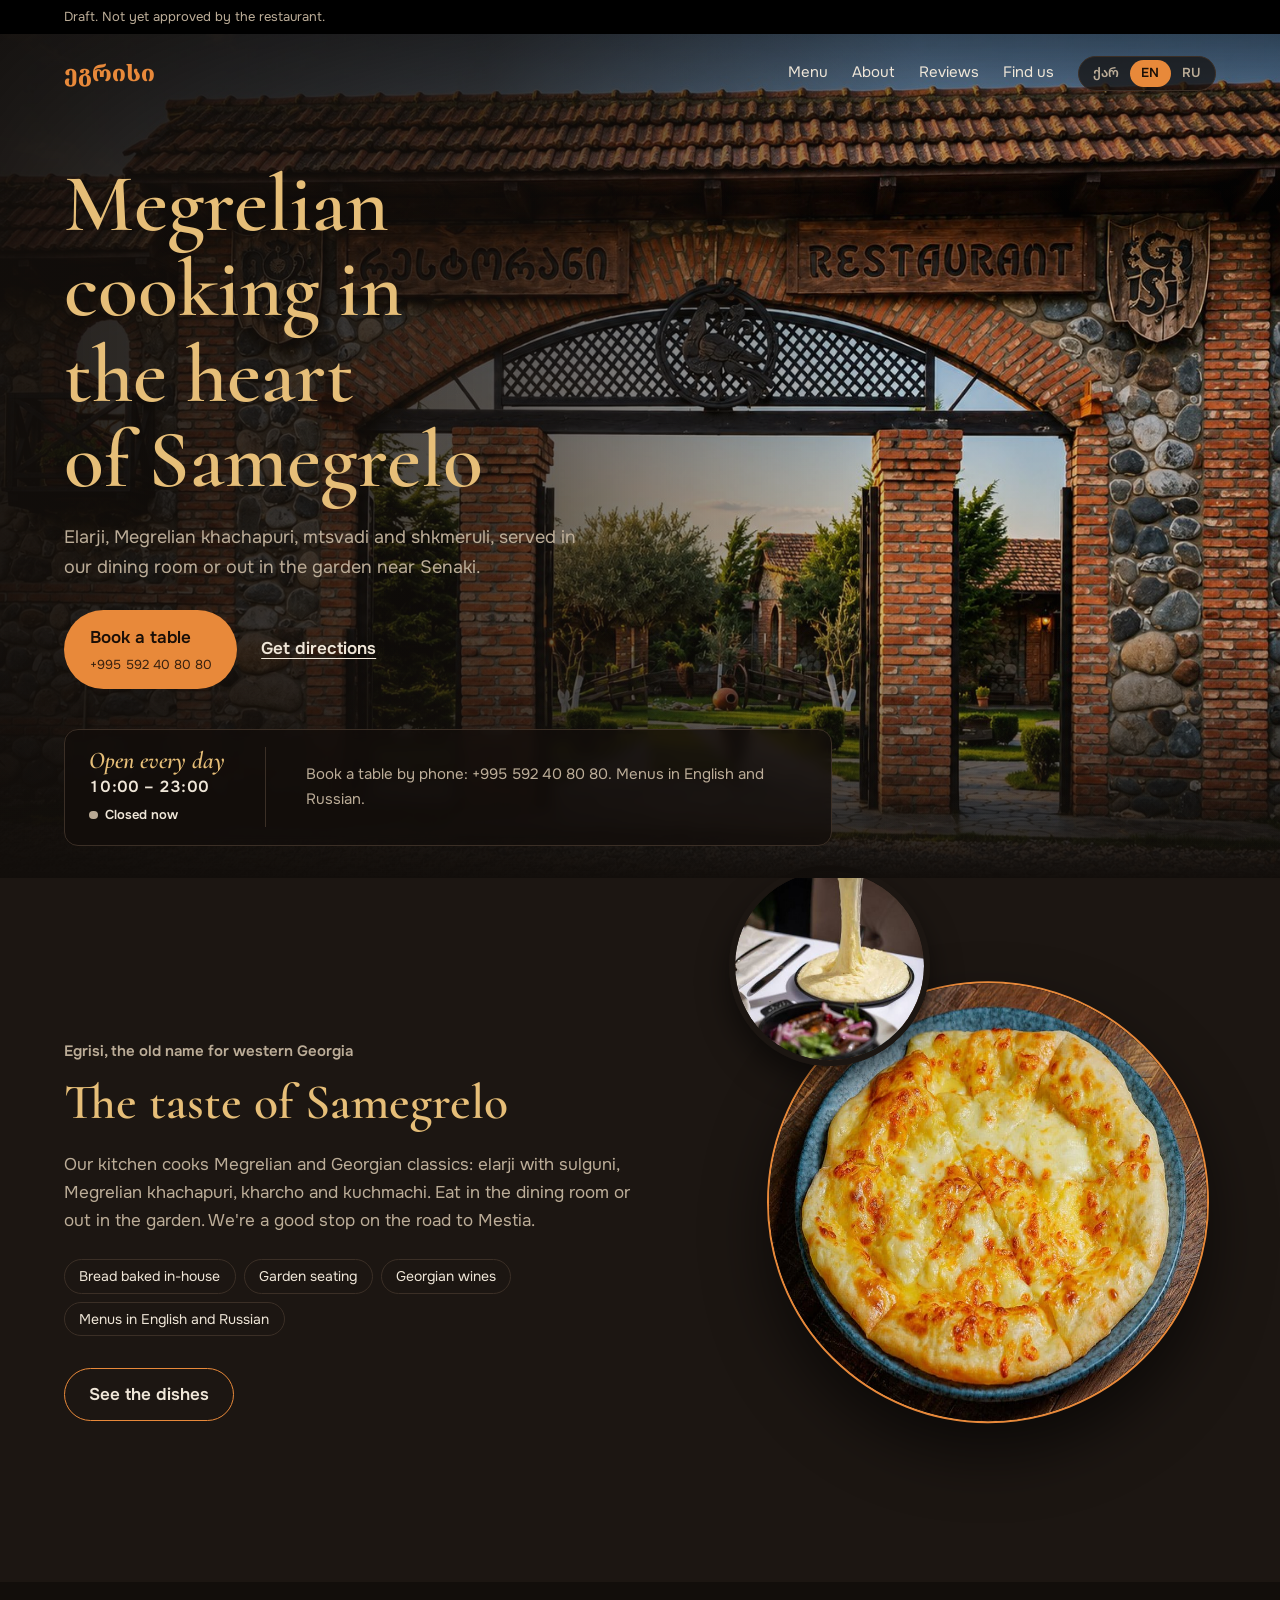
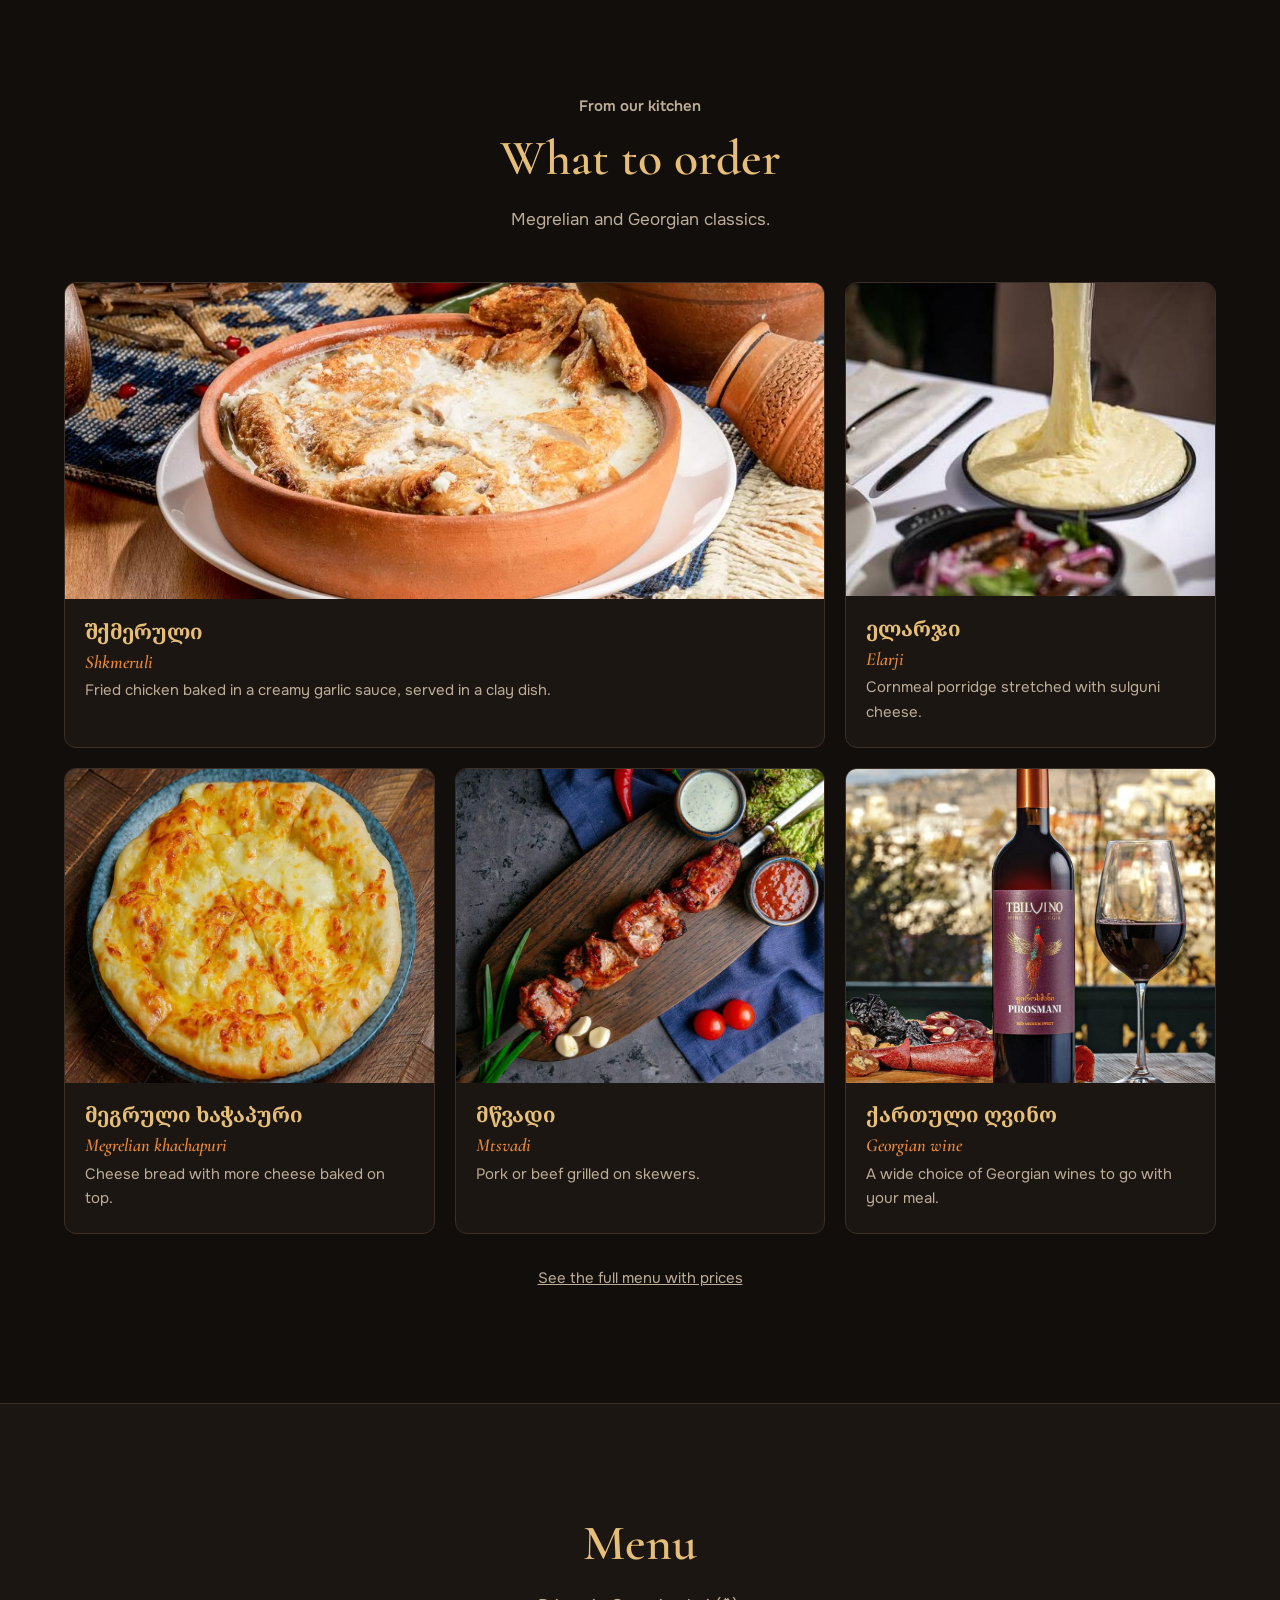
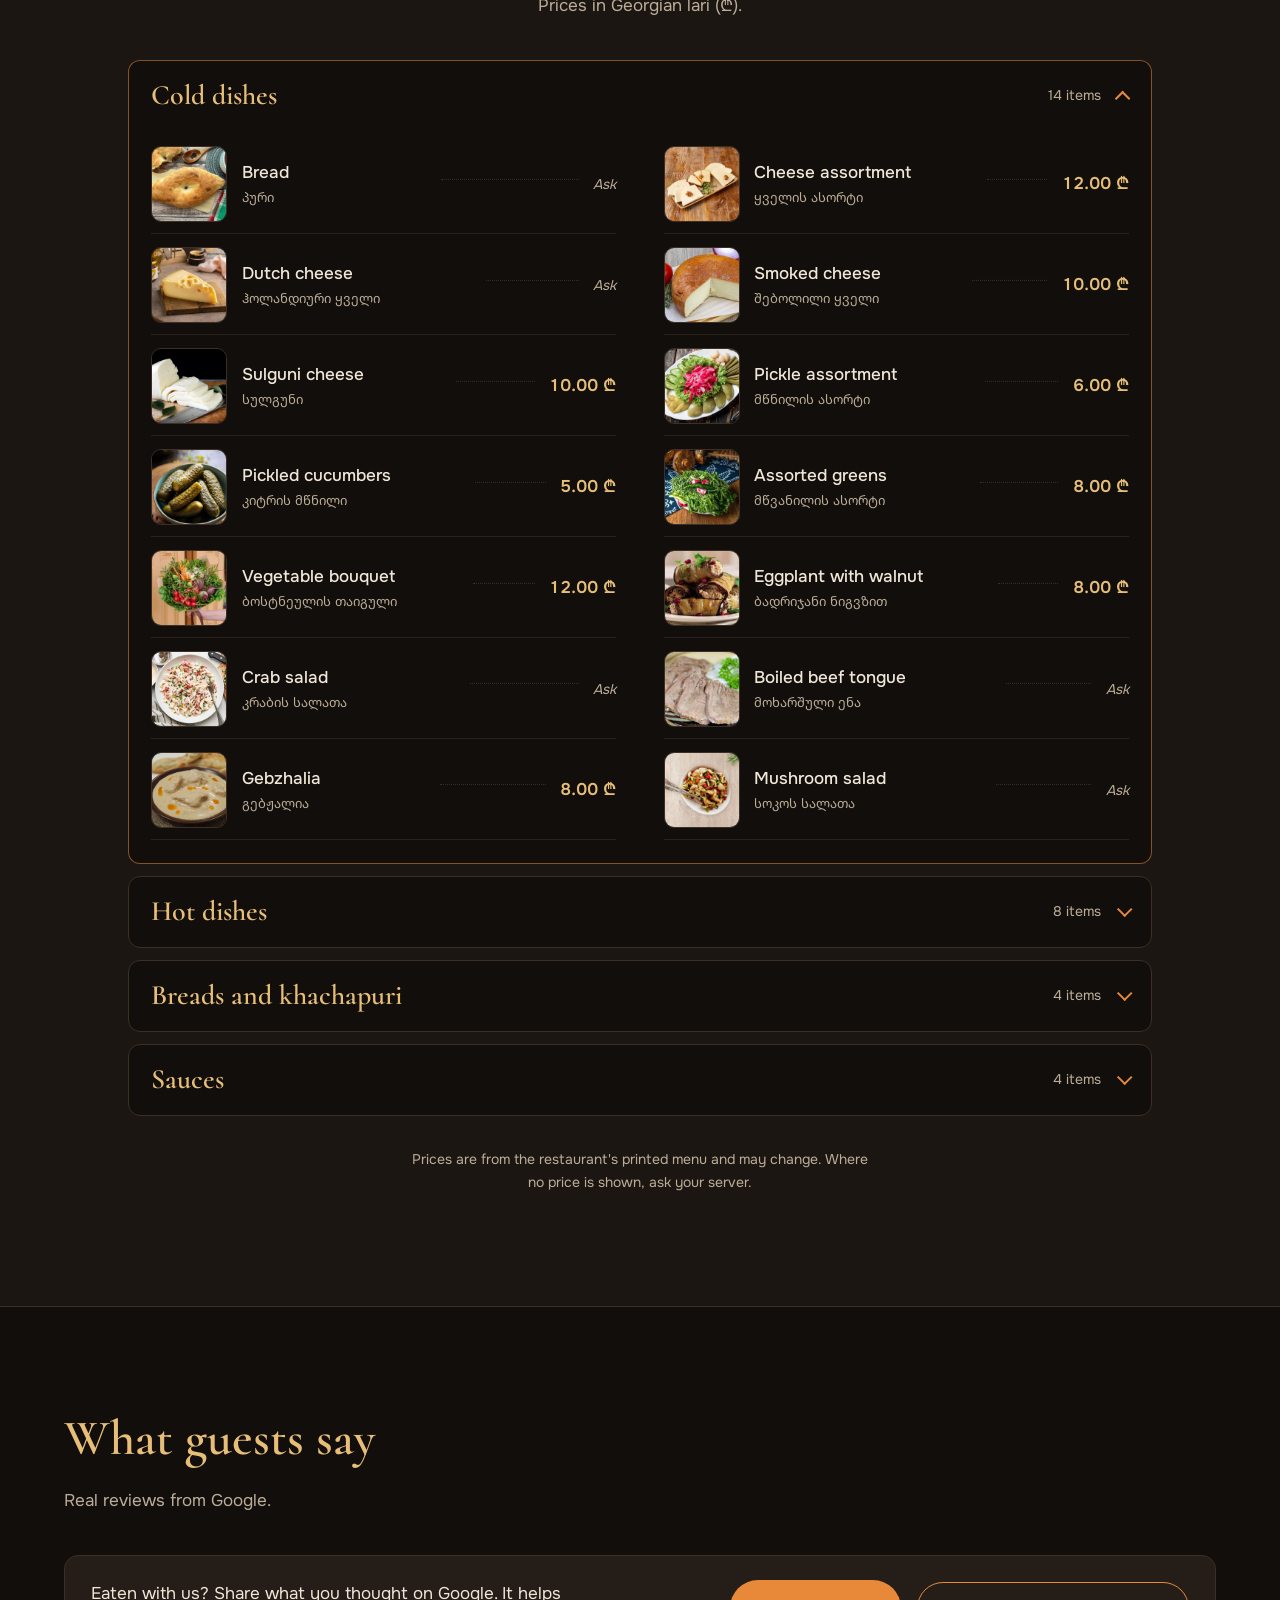
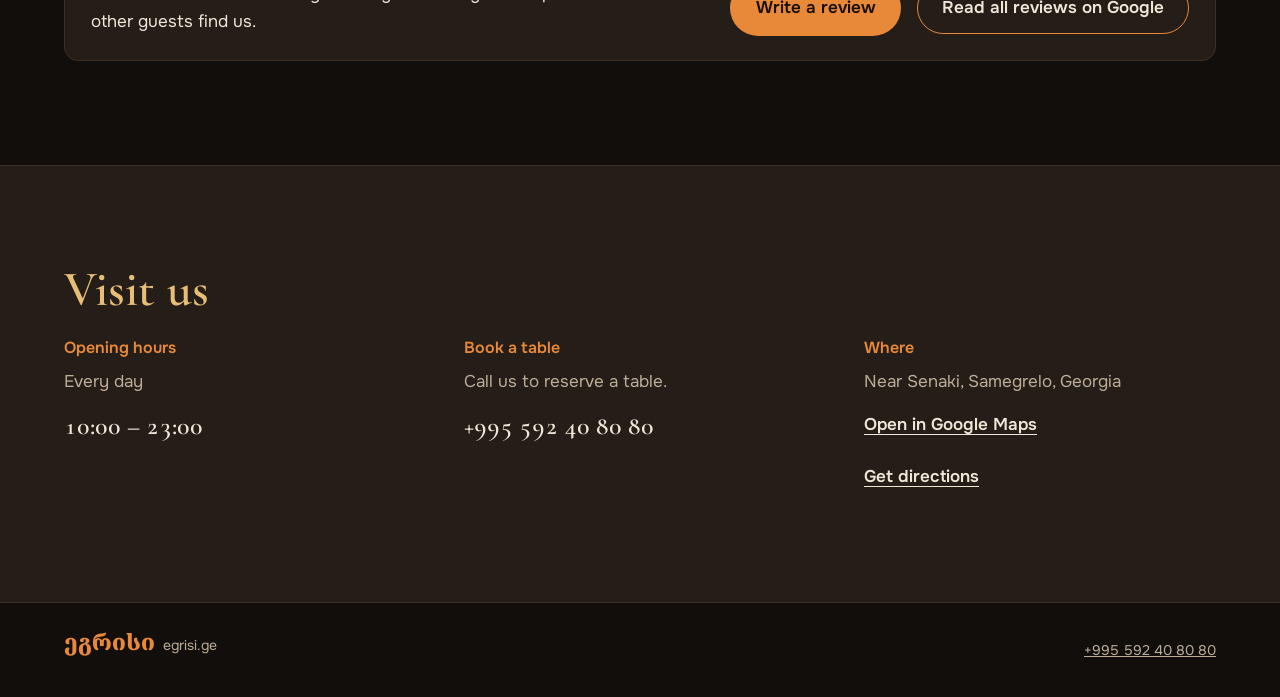
==== commit 7ae18198: "Add Vercel Web Analytics Co-Authored-By: Claude Opus 5.5 <noreply@anthropic.com> Claude-Session: htt" ====
--- a/en/index.html
+++ b/en/index.html
@@ -24,6 +24,7 @@
 <link href="https://fonts.googleapis.com/css2?family=Cormorant:ital,wght@0,600;0,700;1,600&family=Noto+Sans+Georgian:wght@400;600&family=Noto+Serif+Georgian:wght@700;800&family=Onest:wght@400;500;600&display=swap" rel="stylesheet">
 <link rel="stylesheet" href="../styles.css">
 <script type="application/ld+json">{"@context": "https://schema.org", "@type": "Restaurant", "name": "Egrisi", "alternateName": ["ეგრისი", "Эгриси"], "url": "https://egrisi.ge/en/", "image": "https://egrisi.ge/images/hero.jpg", "telephone": "+995592408080", "servesCuisine": ["Georgian", "Megrelian"], "priceRange": "₾₾", "acceptsReservations": true, "hasMenu": "https://egrisi.ge/en/#menu", "openingHours": "Mo-Su 10:00-23:00", "address": {"@type": "PostalAddress", "addressLocality": "Senaki", "addressRegion": "Samegrelo-Zemo Svaneti", "addressCountry": "GE"}, "geo": {"@type": "GeoCoordinates", "latitude": 42.2479818, "longitude": 42.1461618}, "hasMap": "https://maps.app.goo.gl/CL7NMW9k3uaAAJgy9"}</script>
+  <script>window.va=window.va||function(){(window.vaq=window.vaq||[]).push(arguments);};</script><script defer src="/_vercel/insights/script.js"></script>
 </head>
 <body>
 <a class="skip" href="#main">Skip to content</a>
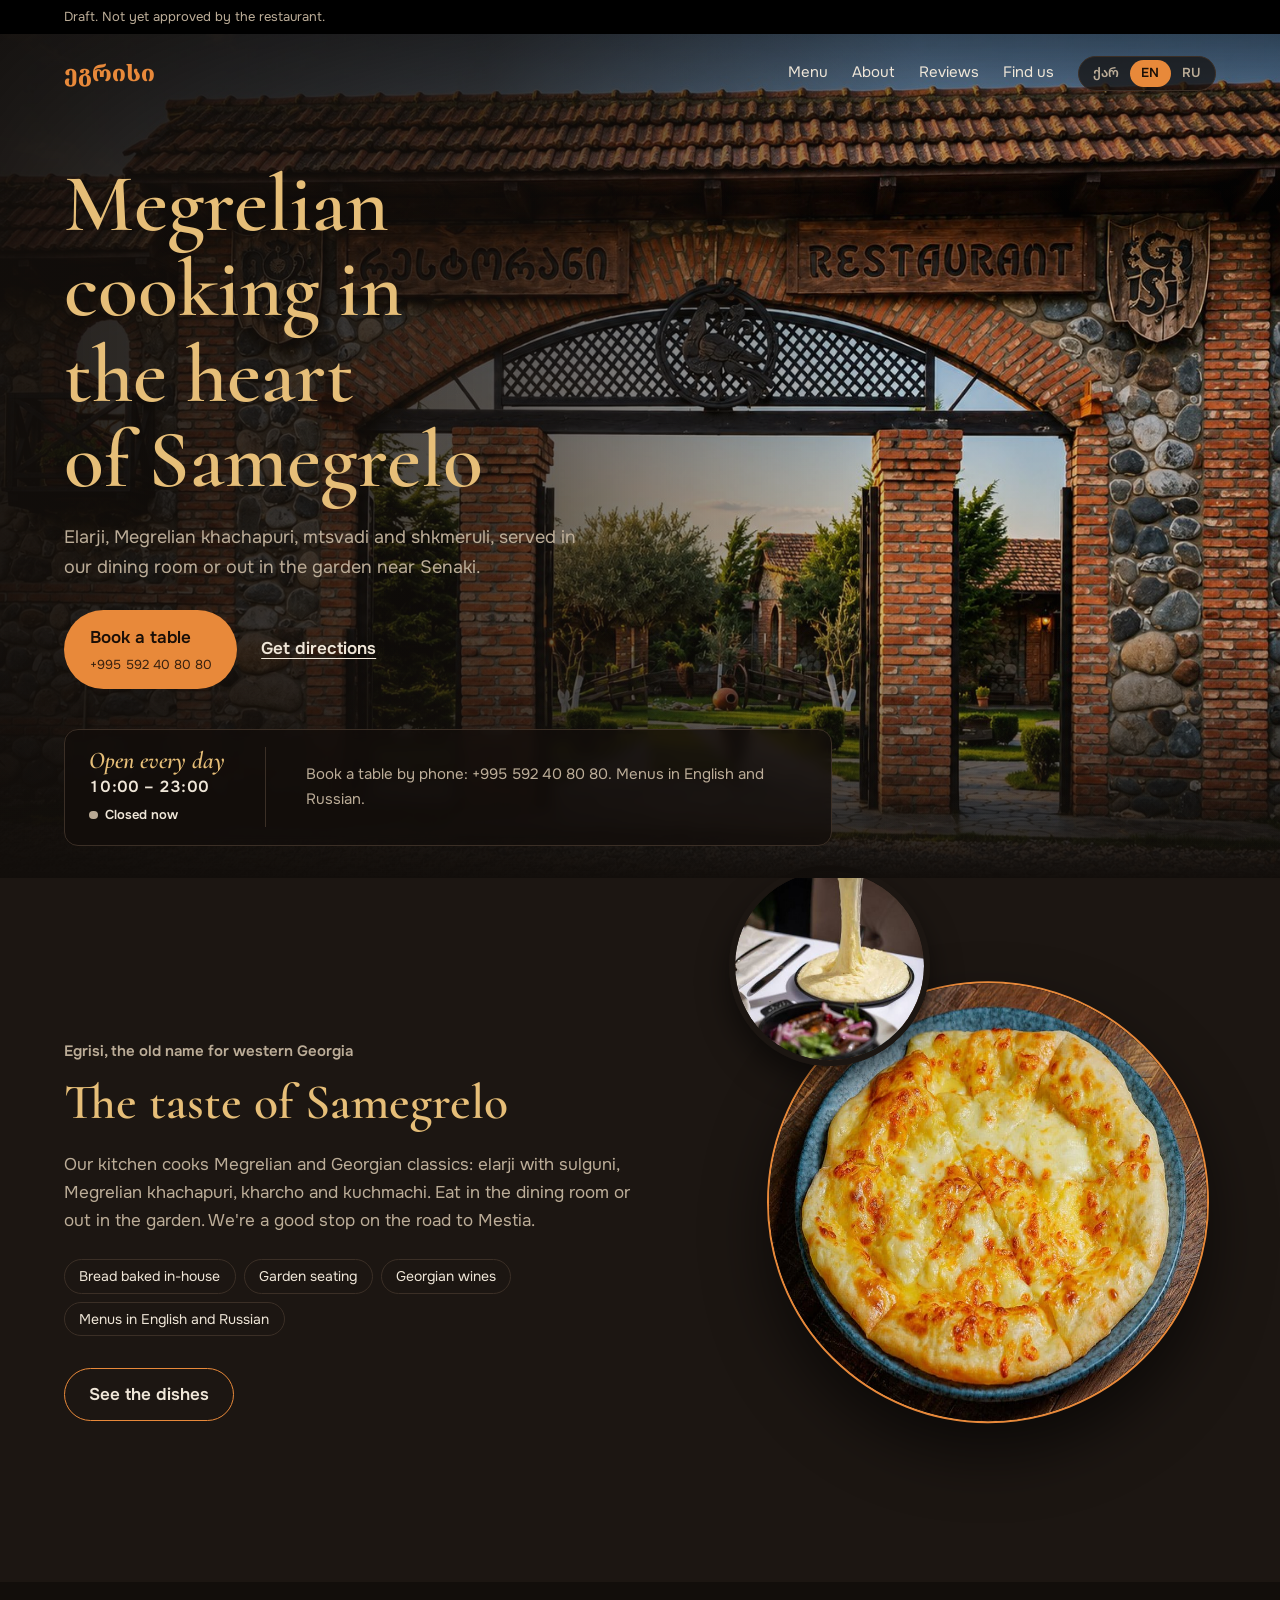
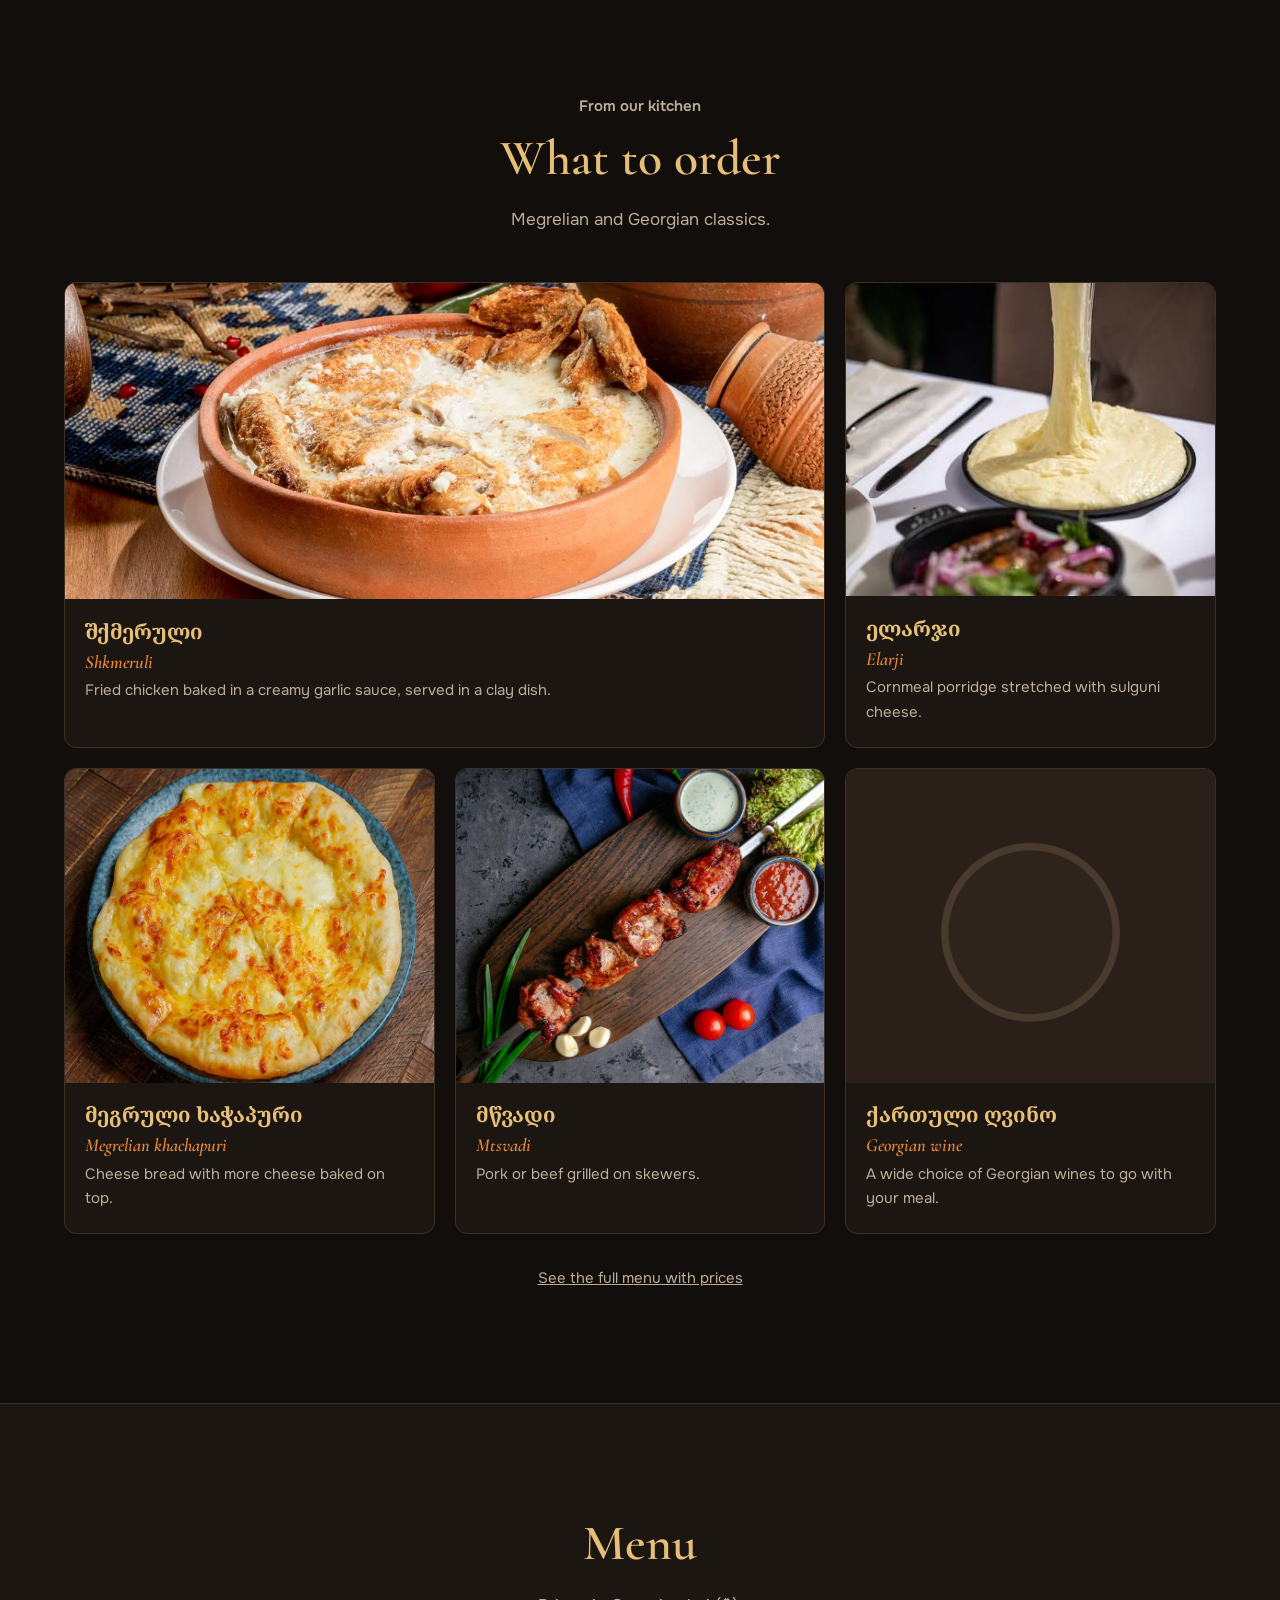
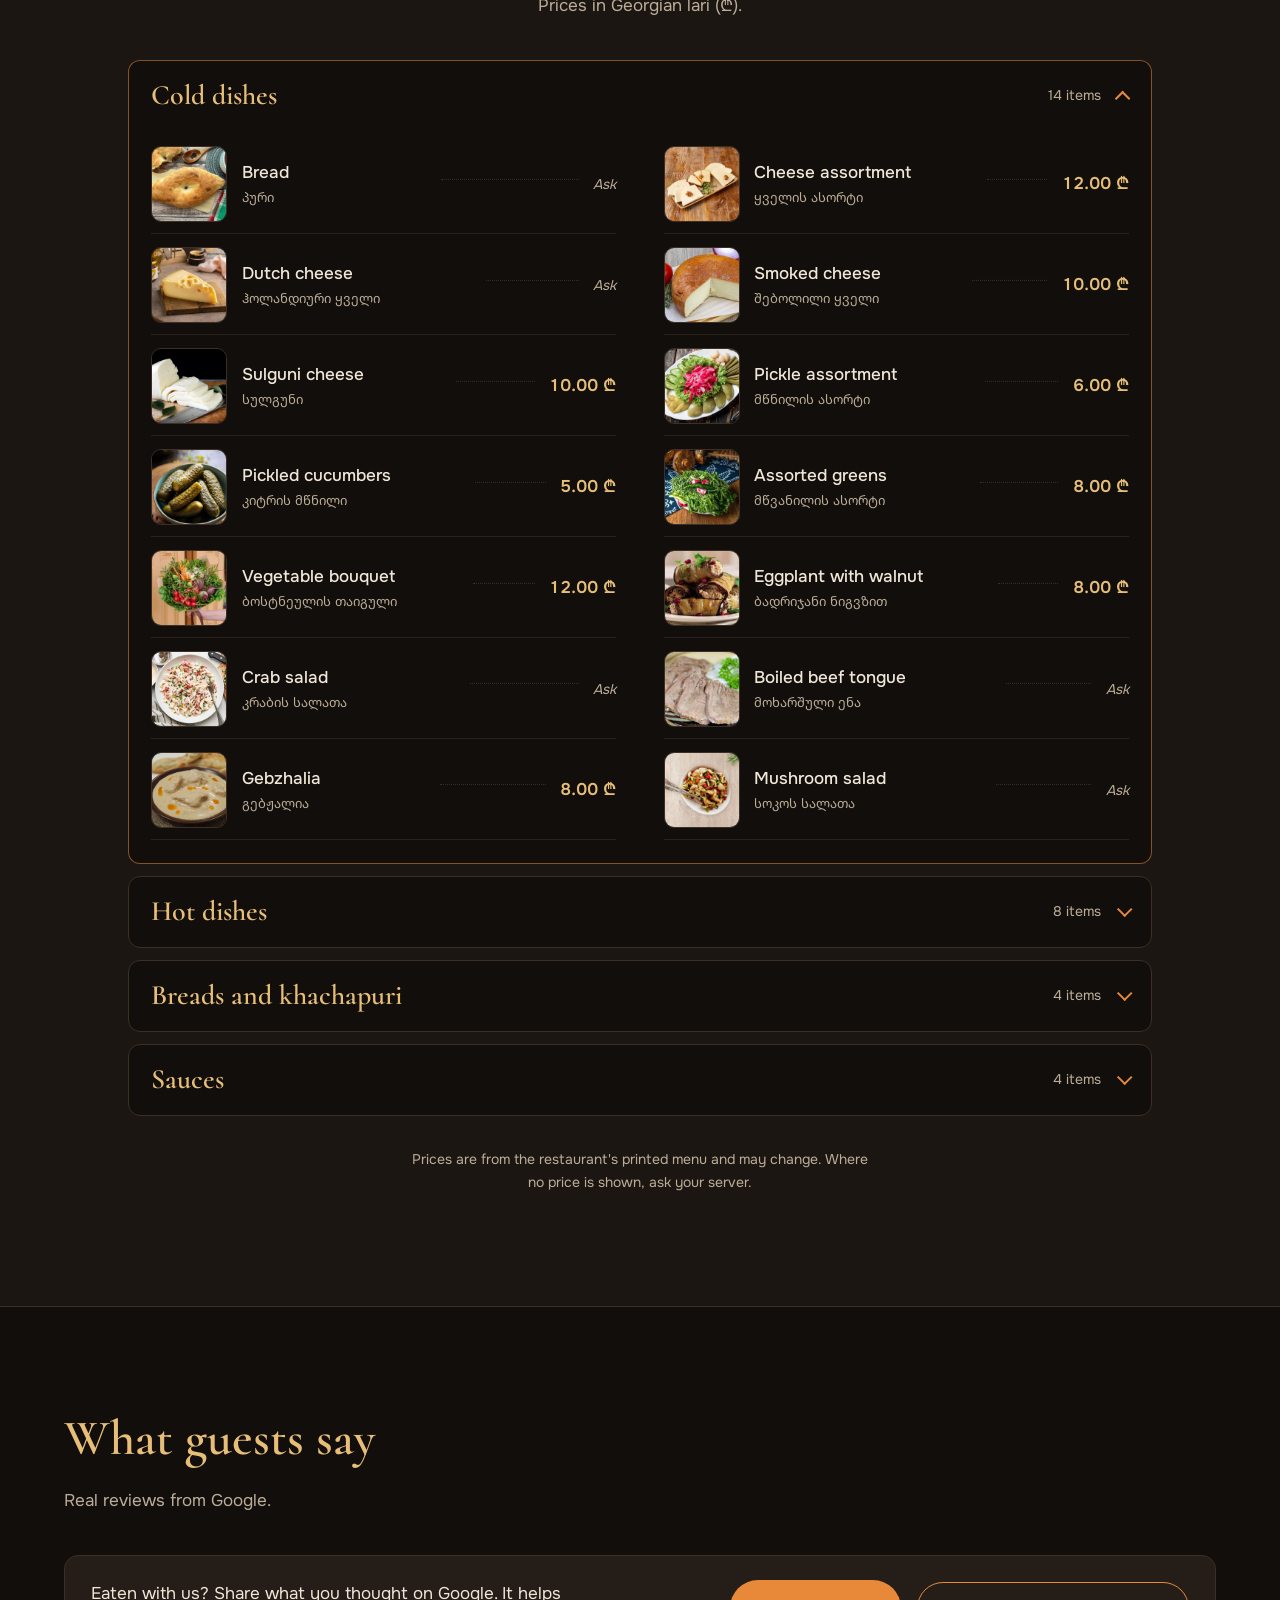
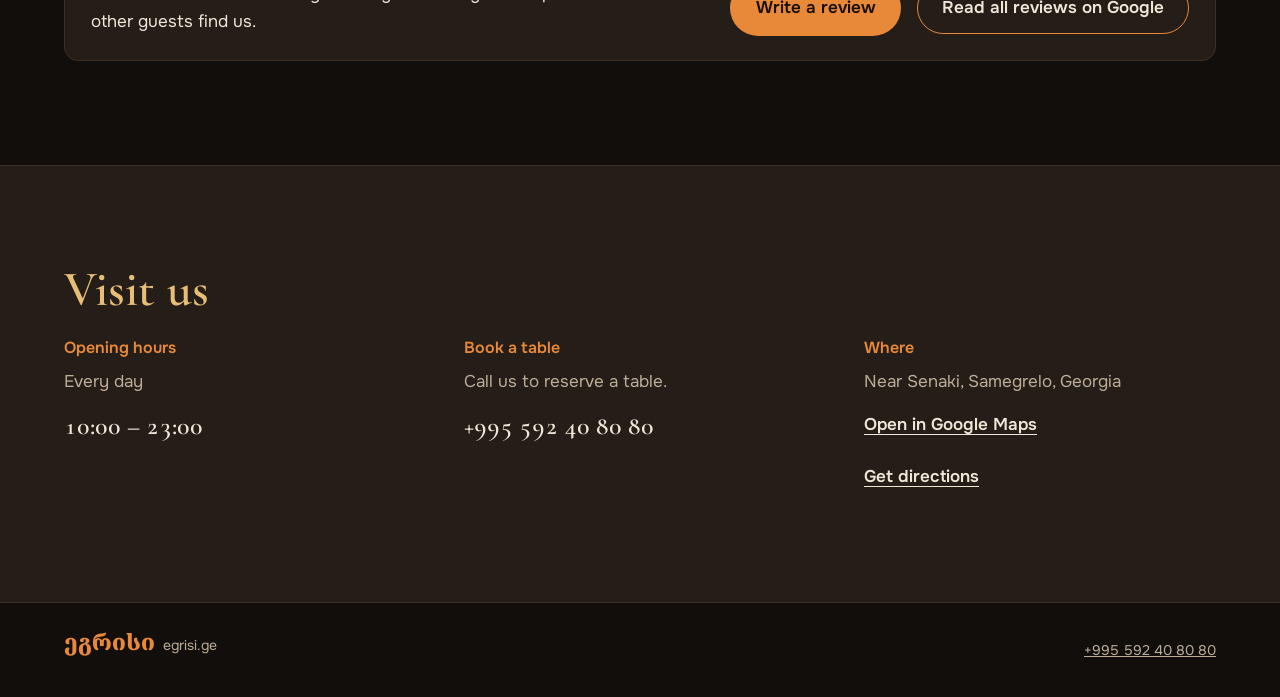
==== commit 55de88fe: "Install Vercel Web Analytics integration Vercel Web Analytics Configuration - Implementation Report " ====
--- a/en/index.html
+++ b/en/index.html
@@ -24,7 +24,10 @@
 <link href="https://fonts.googleapis.com/css2?family=Cormorant:ital,wght@0,600;0,700;1,600&family=Noto+Sans+Georgian:wght@400;600&family=Noto+Serif+Georgian:wght@700;800&family=Onest:wght@400;500;600&display=swap" rel="stylesheet">
 <link rel="stylesheet" href="../styles.css">
 <script type="application/ld+json">{"@context": "https://schema.org", "@type": "Restaurant", "name": "Egrisi", "alternateName": ["ეგრისი", "Эгриси"], "url": "https://egrisi.ge/en/", "image": "https://egrisi.ge/images/hero.jpg", "telephone": "+995592408080", "servesCuisine": ["Georgian", "Megrelian"], "priceRange": "₾₾", "acceptsReservations": true, "hasMenu": "https://egrisi.ge/en/#menu", "openingHours": "Mo-Su 10:00-23:00", "address": {"@type": "PostalAddress", "addressLocality": "Senaki", "addressRegion": "Samegrelo-Zemo Svaneti", "addressCountry": "GE"}, "geo": {"@type": "GeoCoordinates", "latitude": 42.2479818, "longitude": 42.1461618}, "hasMap": "https://maps.app.goo.gl/CL7NMW9k3uaAAJgy9"}</script>
-  <script>window.va=window.va||function(){(window.vaq=window.vaq||[]).push(arguments);};</script><script defer src="/_vercel/insights/script.js"></script>
+  <script>
+    window.va = window.va || function () { (window.vaq = window.vaq || []).push(arguments); };
+  </script>
+  <script defer src="/_vercel/insights/script.js"></script>
 </head>
 <body>
 <a class="skip" href="#main">Skip to content</a>
